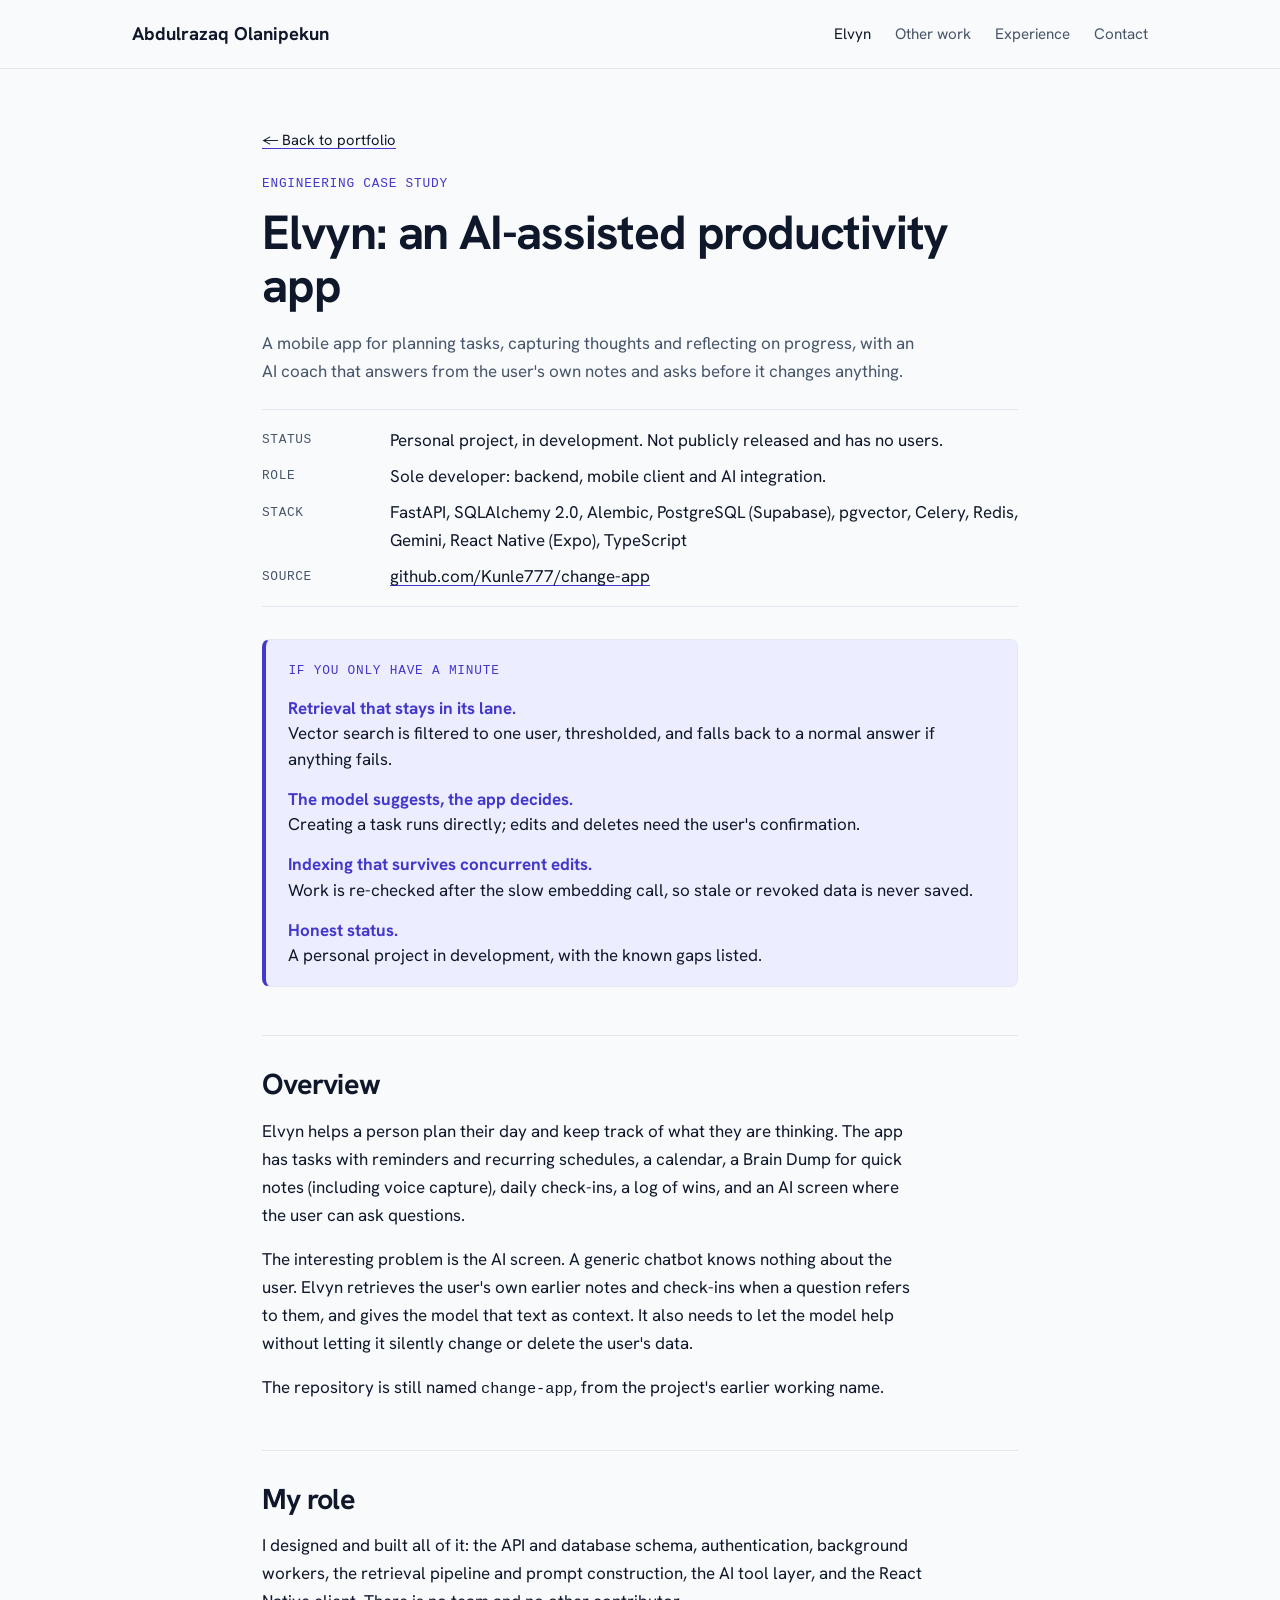
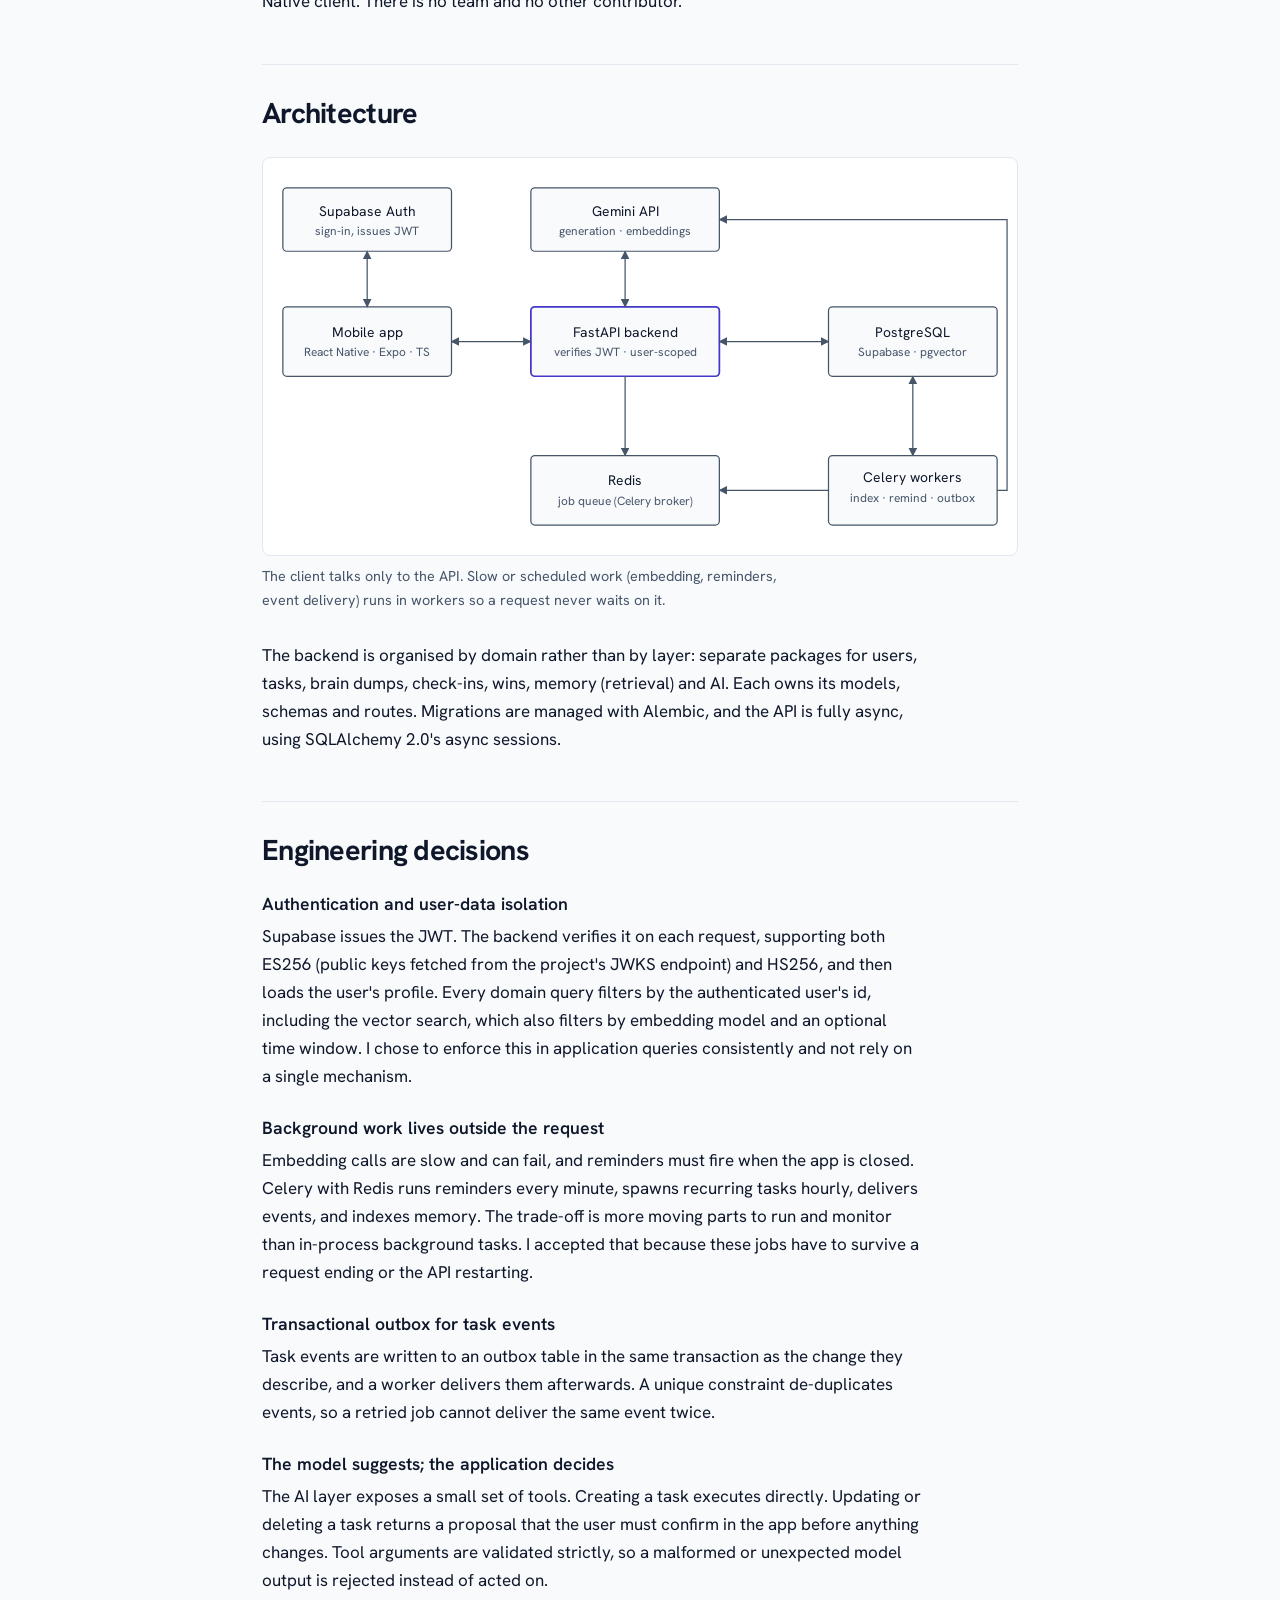
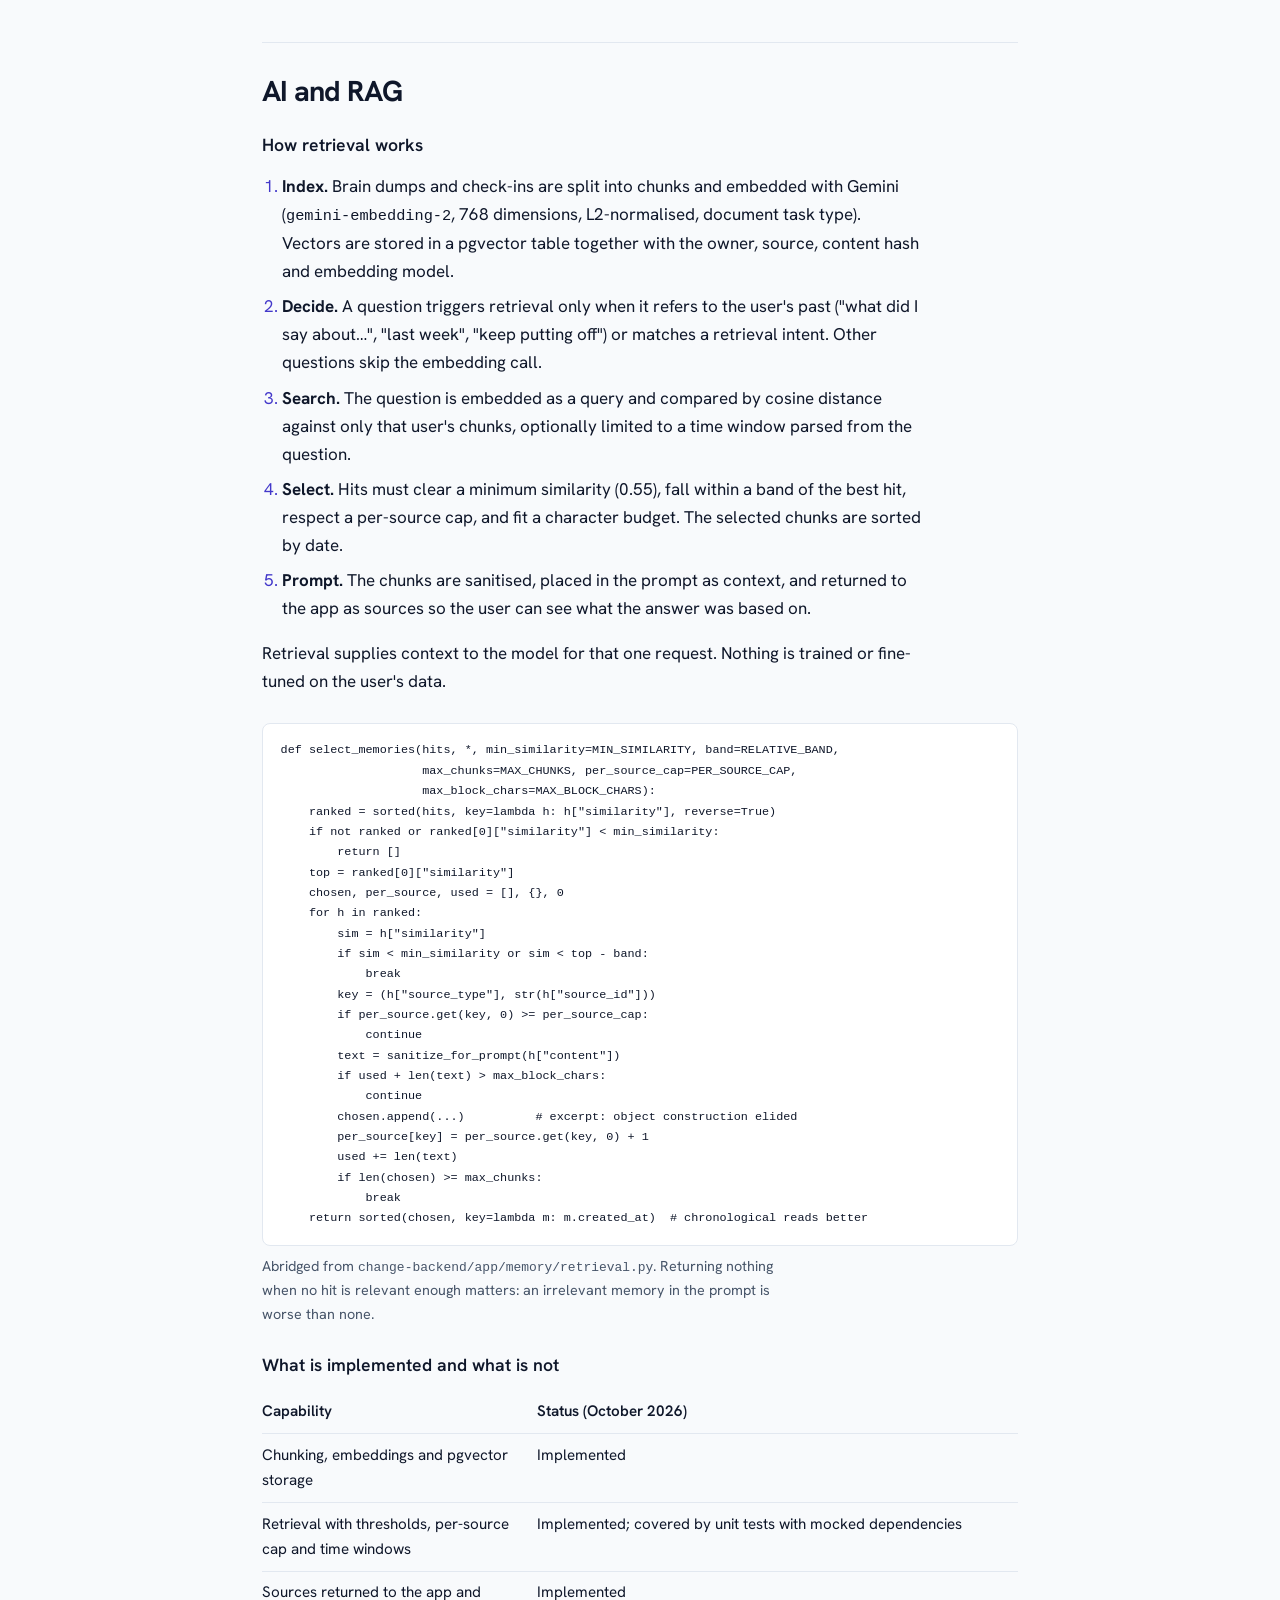
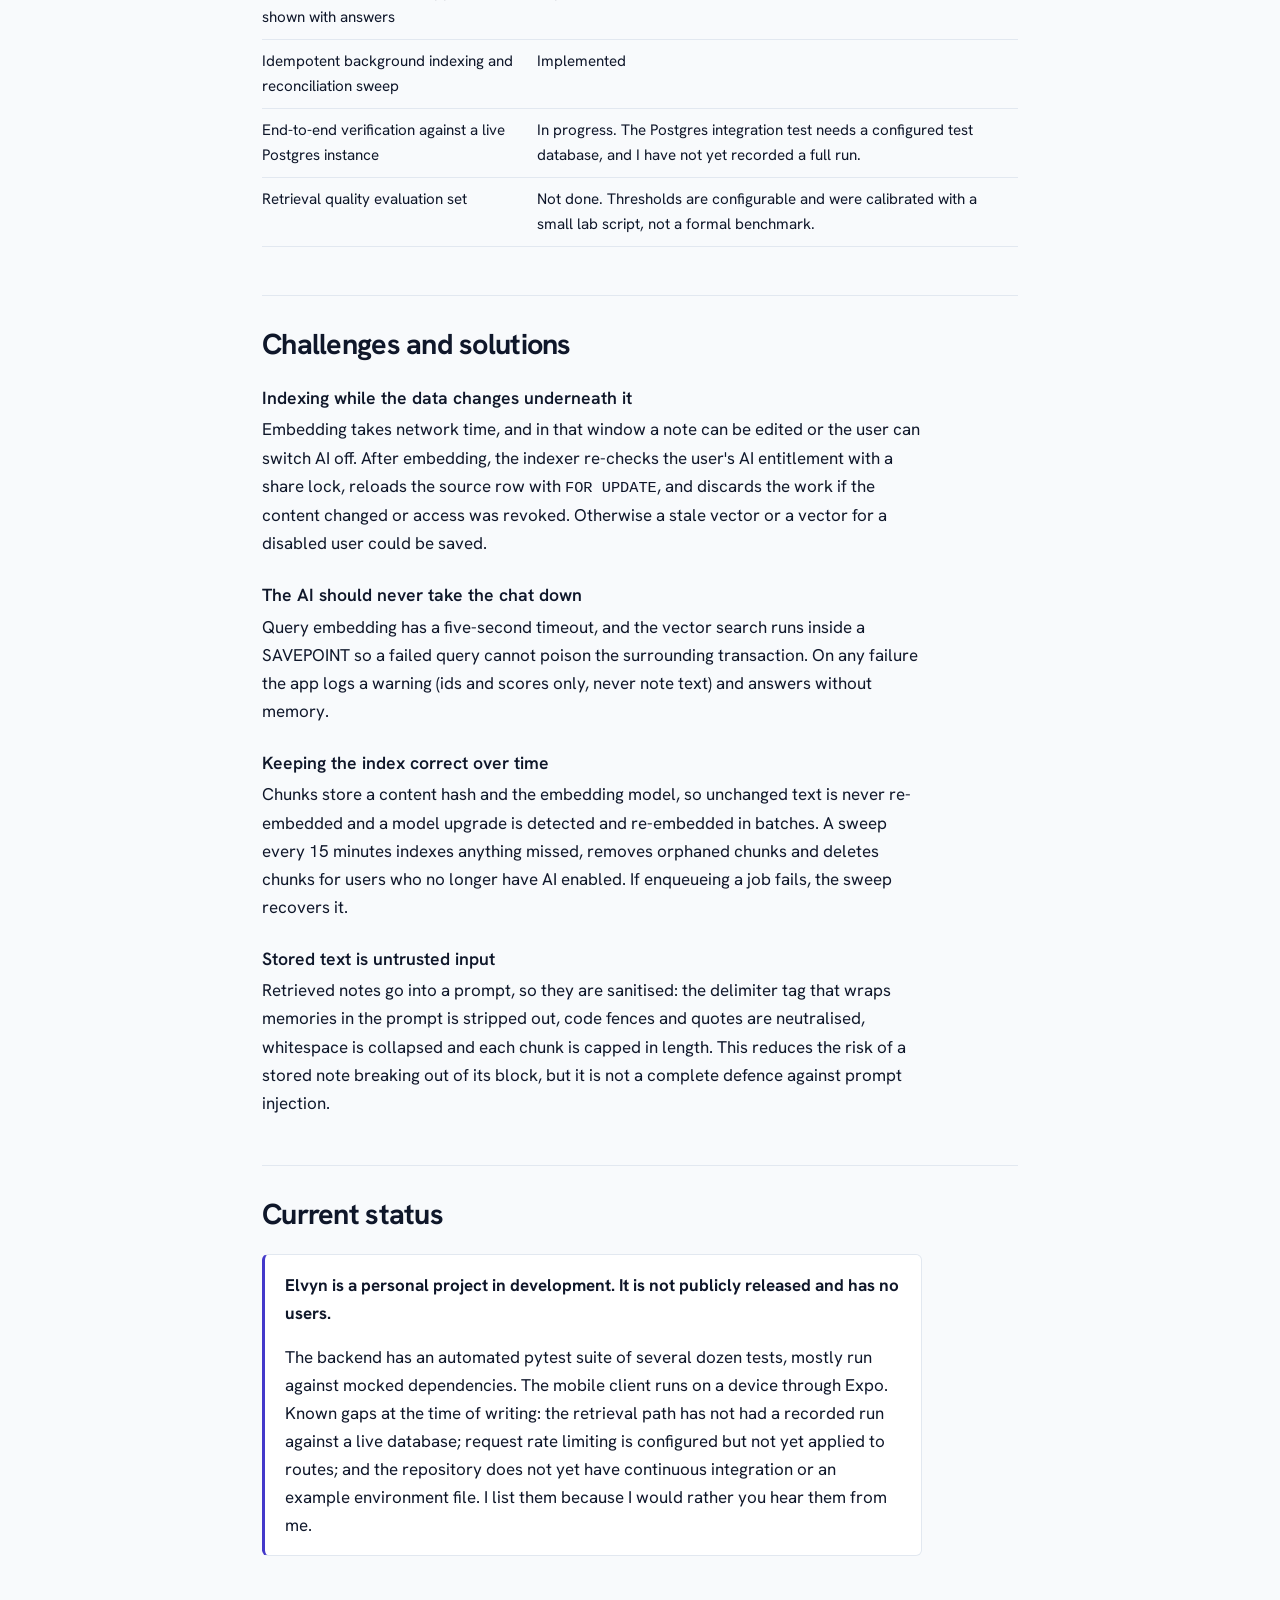
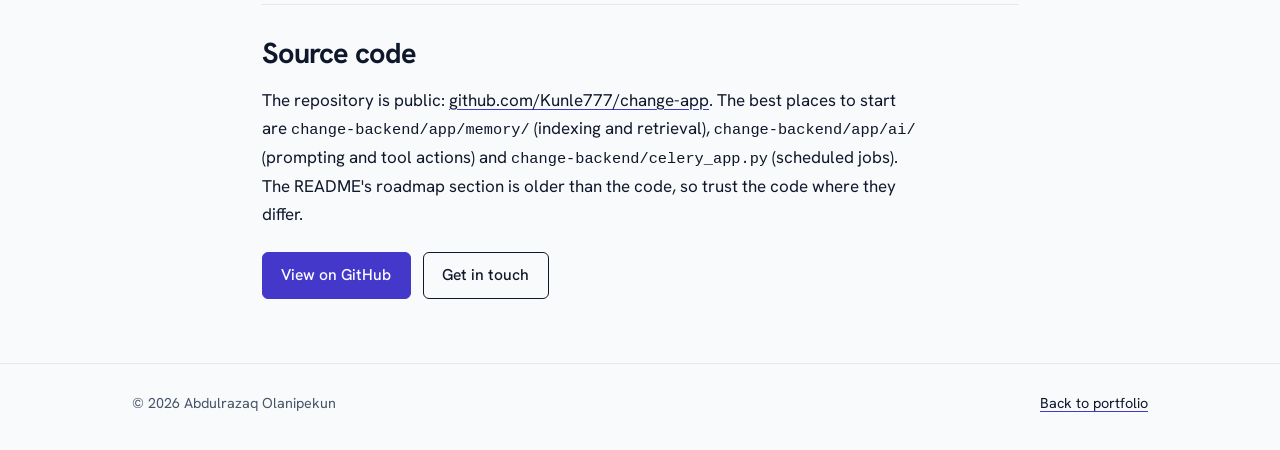
==== elvyn/index.html @ 4cbd293c "Website redesign" ====
<!DOCTYPE html>
<html lang="en">
<head>
  <meta charset="UTF-8" />
  <meta name="viewport" content="width=device-width, initial-scale=1" />
  <title>Elvyn case study — Abdulrazaq Olanipekun</title>
  <meta name="description" content="Engineering case study of Elvyn, an AI-assisted productivity app built with FastAPI, PostgreSQL and pgvector, Celery, and React Native: architecture, retrieval-augmented generation, and current status." />
  <meta name="robots" content="index, follow" />
  <link rel="canonical" href="https://kunle777.github.io/elvyn/" />

  <meta property="og:type" content="article" />
  <meta property="og:title" content="Elvyn case study — Abdulrazaq Olanipekun" />
  <meta property="og:description" content="Architecture, retrieval-augmented generation and engineering decisions behind Elvyn, a FastAPI and React Native app." />
  <meta property="og:url" content="https://kunle777.github.io/elvyn/" />
  <meta property="og:image" content="https://kunle777.github.io/assets/images/og-image.png" />
  <meta name="twitter:card" content="summary_large_image" />

  <meta name="theme-color" content="#f8fafc" media="(prefers-color-scheme: light)" />
  <meta name="theme-color" content="#0e1117" media="(prefers-color-scheme: dark)" />
  <link rel="icon" type="image/x-icon" href="../assets/favicon/favicon.ico" />
  <link rel="icon" type="image/png" sizes="32x32" href="../assets/favicon/favicon-32x32.png" />
  <link rel="apple-touch-icon" sizes="180x180" href="../assets/favicon/apple-touch-icon.png" />

  <link rel="preconnect" href="https://fonts.googleapis.com" />
  <link rel="preconnect" href="https://fonts.gstatic.com" crossorigin />
  <link href="https://fonts.googleapis.com/css2?family=Hanken+Grotesk:wght@400;500;600;700&display=swap" rel="stylesheet" />
  <link rel="stylesheet" href="../css/style.css" />
</head>
<body>
  <a class="skip" href="#main">Skip to content</a>

  <header class="site-header">
    <div class="wrap">
      <a class="brand" href="../">Abdulrazaq Olanipekun</a>
      <nav class="site-nav" aria-label="Primary">
        <ul>
          <li><a href="../#elvyn" aria-current="page">Elvyn</a></li>
          <li><a href="../#work">Other work</a></li>
          <li><a href="../#experience">Experience</a></li>
          <li><a href="../#contact">Contact</a></li>
        </ul>
      </nav>
    </div>
  </header>

  <main id="main" class="article">
    <div class="wrap">
      <a class="back" href="../#elvyn">← Back to portfolio</a>
      <p class="eyebrow">Engineering case study</p>
      <h1>Elvyn: an AI-assisted productivity app</h1>
      <p class="muted">A mobile app for planning tasks, capturing thoughts and reflecting on progress, with an AI coach that answers from the user's own notes and asks before it changes anything.</p>

      <dl class="facts">
        <div><dt>Status</dt><dd>Personal project, in development. Not publicly released and has no users.</dd></div>
        <div><dt>Role</dt><dd>Sole developer: backend, mobile client and AI integration.</dd></div>
        <div><dt>Stack</dt><dd>FastAPI, SQLAlchemy 2.0, Alembic, PostgreSQL (Supabase), pgvector, Celery, Redis, Gemini, React Native (Expo), TypeScript</dd></div>
        <div><dt>Source</dt><dd><a href="https://github.com/Kunle777/change-app" rel="noopener">github.com/Kunle777/change-app</a></dd></div>
      </dl>

      <aside class="glance" aria-labelledby="glance-title">
        <p class="eyebrow" id="glance-title">If you only have a minute</p>
        <ul>
          <li><a href="#ai-rag"><strong>Retrieval that stays in its lane.</strong> Vector search is filtered to one user, thresholded, and falls back to a normal answer if anything fails.</a></li>
          <li><a href="#decisions"><strong>The model suggests, the app decides.</strong> Creating a task runs directly; edits and deletes need the user's confirmation.</a></li>
          <li><a href="#challenges"><strong>Indexing that survives concurrent edits.</strong> Work is re-checked after the slow embedding call, so stale or revoked data is never saved.</a></li>
          <li><a href="#status"><strong>Honest status.</strong> A personal project in development, with the known gaps listed.</a></li>
        </ul>
      </aside>

      <h2 id="overview">Overview</h2>
      <p>Elvyn helps a person plan their day and keep track of what they are thinking. The app has tasks with reminders and recurring schedules, a calendar, a Brain Dump for quick notes (including voice capture), daily check-ins, a log of wins, and an AI screen where the user can ask questions.</p>
      <p>The interesting problem is the AI screen. A generic chatbot knows nothing about the user. Elvyn retrieves the user's own earlier notes and check-ins when a question refers to them, and gives the model that text as context. It also needs to let the model help without letting it silently change or delete the user's data.</p>
      <p>The repository is still named <code>change-app</code>, from the project's earlier working name.</p>

      <h2 id="role">My role</h2>
      <p>I designed and built all of it: the API and database schema, authentication, background workers, the retrieval pipeline and prompt construction, the AI tool layer, and the React Native client. There is no team and no other contributor.</p>

      <h2 id="architecture">Architecture</h2>
      <figure>
        <svg class="diagram diagram-svg" viewBox="0 0 760 400" role="img" aria-labelledby="diagram-title diagram-desc">
          <title id="diagram-title">Elvyn system architecture</title>
          <desc id="diagram-desc">The mobile app signs in with Supabase Auth and calls the FastAPI backend with a JWT. The backend reads and writes PostgreSQL with pgvector and calls Gemini. It enqueues jobs in Redis, which Celery workers consume. Workers read and write PostgreSQL and call Gemini for embeddings.</desc>
          <defs>
            <marker id="arrow" viewBox="0 0 10 10" refX="9" refY="5" markerWidth="7" markerHeight="7" orient="auto-start-reverse">
              <path d="M0,0 L10,5 L0,10 z" class="head" />
            </marker>
          </defs>

          <rect class="box" x="20" y="30" width="170" height="64" rx="4" />
          <text x="105" y="58" text-anchor="middle">Supabase Auth</text>
          <text class="sub" x="105" y="78" text-anchor="middle">sign-in, issues JWT</text>

          <rect class="box" x="20" y="150" width="170" height="70" rx="4" />
          <text x="105" y="180" text-anchor="middle">Mobile app</text>
          <text class="sub" x="105" y="200" text-anchor="middle">React Native · Expo · TS</text>

          <rect class="box-accent" x="270" y="150" width="190" height="70" rx="4" />
          <text x="365" y="180" text-anchor="middle">FastAPI backend</text>
          <text class="sub" x="365" y="200" text-anchor="middle">verifies JWT · user-scoped</text>

          <rect class="box" x="570" y="150" width="170" height="70" rx="4" />
          <text x="655" y="180" text-anchor="middle">PostgreSQL</text>
          <text class="sub" x="655" y="200" text-anchor="middle">Supabase · pgvector</text>

          <rect class="box" x="270" y="30" width="190" height="64" rx="4" />
          <text x="365" y="58" text-anchor="middle">Gemini API</text>
          <text class="sub" x="365" y="78" text-anchor="middle">generation · embeddings</text>

          <rect class="box" x="270" y="300" width="190" height="70" rx="4" />
          <text x="365" y="330" text-anchor="middle">Redis</text>
          <text class="sub" x="365" y="350" text-anchor="middle">job queue (Celery broker)</text>

          <rect class="box" x="570" y="300" width="170" height="70" rx="4" />
          <text x="655" y="327" text-anchor="middle">Celery workers</text>
          <text class="sub" x="655" y="347" text-anchor="middle">index · remind · outbox</text>

          <path class="line" d="M105,94 V150" marker-end="url(#arrow)" marker-start="url(#arrow)" />
          <path class="line" d="M190,185 H270" marker-end="url(#arrow)" marker-start="url(#arrow)" />
          <path class="line" d="M460,185 H570" marker-end="url(#arrow)" marker-start="url(#arrow)" />
          <path class="line" d="M365,150 V94" marker-end="url(#arrow)" marker-start="url(#arrow)" />
          <path class="line" d="M365,220 V300" marker-end="url(#arrow)" />
          <path class="line" d="M570,335 H460" marker-end="url(#arrow)" />
          <path class="line" d="M655,300 V220" marker-end="url(#arrow)" marker-start="url(#arrow)" />
          <path class="line" d="M740,335 H750 V62 H460" marker-end="url(#arrow)" />
        </svg>
        <ol class="flow-list">
          <li><strong>Sign-in.</strong> The mobile app signs in with Supabase Auth and receives a JWT.</li>
          <li><strong>Requests.</strong> The app calls the FastAPI backend with that token. The backend verifies it and scopes every query to that user.</li>
          <li><strong>Data.</strong> FastAPI reads and writes PostgreSQL, which also stores the pgvector embeddings.</li>
          <li><strong>AI.</strong> FastAPI calls Gemini to generate answers and to embed the user's question.</li>
          <li><strong>Background jobs.</strong> FastAPI queues work in Redis. Celery workers pick it up: they embed new notes through Gemini and save the vectors to PostgreSQL, send reminders, and deliver outbox events.</li>
        </ol>
        <figcaption>The client talks only to the API. Slow or scheduled work (embedding, reminders, event delivery) runs in workers so a request never waits on it.</figcaption>
      </figure>
      <p>The backend is organised by domain rather than by layer: separate packages for users, tasks, brain dumps, check-ins, wins, memory (retrieval) and AI. Each owns its models, schemas and routes. Migrations are managed with Alembic, and the API is fully async, using SQLAlchemy 2.0's async sessions.</p>

      <h2 id="decisions">Engineering decisions</h2>

      <h3>Authentication and user-data isolation</h3>
      <p>Supabase issues the JWT. The backend verifies it on each request, supporting both ES256 (public keys fetched from the project's JWKS endpoint) and HS256, and then loads the user's profile. Every domain query filters by the authenticated user's id, including the vector search, which also filters by embedding model and an optional time window. I chose to enforce this in application queries consistently and not rely on a single mechanism.</p>

      <h3>Background work lives outside the request</h3>
      <p>Embedding calls are slow and can fail, and reminders must fire when the app is closed. Celery with Redis runs reminders every minute, spawns recurring tasks hourly, delivers events, and indexes memory. The trade-off is more moving parts to run and monitor than in-process background tasks. I accepted that because these jobs have to survive a request ending or the API restarting.</p>

      <h3>Transactional outbox for task events</h3>
      <p>Task events are written to an outbox table in the same transaction as the change they describe, and a worker delivers them afterwards. A unique constraint de-duplicates events, so a retried job cannot deliver the same event twice.</p>

      <h3>The model suggests; the application decides</h3>
      <p>The AI layer exposes a small set of tools. Creating a task executes directly. Updating or deleting a task returns a proposal that the user must confirm in the app before anything changes. Tool arguments are validated strictly, so a malformed or unexpected model output is rejected instead of acted on.</p>

      <h2 id="ai-rag">AI and RAG</h2>
      <h3>How retrieval works</h3>
      <ol>
        <li><strong>Index.</strong> Brain dumps and check-ins are split into chunks and embedded with Gemini (<code>gemini-embedding-2</code>, 768 dimensions, L2-normalised, document task type). Vectors are stored in a pgvector table together with the owner, source, content hash and embedding model.</li>
        <li><strong>Decide.</strong> A question triggers retrieval only when it refers to the user's past ("what did I say about…", "last week", "keep putting off") or matches a retrieval intent. Other questions skip the embedding call.</li>
        <li><strong>Search.</strong> The question is embedded as a query and compared by cosine distance against only that user's chunks, optionally limited to a time window parsed from the question.</li>
        <li><strong>Select.</strong> Hits must clear a minimum similarity (0.55), fall within a band of the best hit, respect a per-source cap, and fit a character budget. The selected chunks are sorted by date.</li>
        <li><strong>Prompt.</strong> The chunks are sanitised, placed in the prompt as context, and returned to the app as sources so the user can see what the answer was based on.</li>
      </ol>
      <p>Retrieval supplies context to the model for that one request. Nothing is trained or fine-tuned on the user's data.</p>

      <figure>
        <pre><code>def select_memories(hits, *, min_similarity=MIN_SIMILARITY, band=RELATIVE_BAND,
                    max_chunks=MAX_CHUNKS, per_source_cap=PER_SOURCE_CAP,
                    max_block_chars=MAX_BLOCK_CHARS):
    ranked = sorted(hits, key=lambda h: h["similarity"], reverse=True)
    if not ranked or ranked[0]["similarity"] &lt; min_similarity:
        return []
    top = ranked[0]["similarity"]
    chosen, per_source, used = [], {}, 0
    for h in ranked:
        sim = h["similarity"]
        if sim &lt; min_similarity or sim &lt; top - band:
            break
        key = (h["source_type"], str(h["source_id"]))
        if per_source.get(key, 0) &gt;= per_source_cap:
            continue
        text = sanitize_for_prompt(h["content"])
        if used + len(text) &gt; max_block_chars:
            continue
        chosen.append(...)          # excerpt: object construction elided
        per_source[key] = per_source.get(key, 0) + 1
        used += len(text)
        if len(chosen) &gt;= max_chunks:
            break
    return sorted(chosen, key=lambda m: m.created_at)  # chronological reads better</code></pre>
        <figcaption>Abridged from <code>change-backend/app/memory/retrieval.py</code>. Returning nothing when no hit is relevant enough matters: an irrelevant memory in the prompt is worse than none.</figcaption>
      </figure>

      <h3>What is implemented and what is not</h3>
      <div class="table-wrap">
        <table class="compare">
          <thead><tr><th scope="col">Capability</th><th scope="col">Status (October 2026)</th></tr></thead>
          <tbody>
            <tr><td>Chunking, embeddings and pgvector storage</td><td>Implemented</td></tr>
            <tr><td>Retrieval with thresholds, per-source cap and time windows</td><td>Implemented; covered by unit tests with mocked dependencies</td></tr>
            <tr><td>Sources returned to the app and shown with answers</td><td>Implemented</td></tr>
            <tr><td>Idempotent background indexing and reconciliation sweep</td><td>Implemented</td></tr>
            <tr><td>End-to-end verification against a live Postgres instance</td><td>In progress. The Postgres integration test needs a configured test database, and I have not yet recorded a full run.</td></tr>
            <tr><td>Retrieval quality evaluation set</td><td>Not done. Thresholds are configurable and were calibrated with a small lab script, not a formal benchmark.</td></tr>
          </tbody>
        </table>
      </div>

      <h2 id="challenges">Challenges and solutions</h2>
      <h3>Indexing while the data changes underneath it</h3>
      <p>Embedding takes network time, and in that window a note can be edited or the user can switch AI off. After embedding, the indexer re-checks the user's AI entitlement with a share lock, reloads the source row with <code>FOR UPDATE</code>, and discards the work if the content changed or access was revoked. Otherwise a stale vector or a vector for a disabled user could be saved.</p>

      <h3>The AI should never take the chat down</h3>
      <p>Query embedding has a five-second timeout, and the vector search runs inside a SAVEPOINT so a failed query cannot poison the surrounding transaction. On any failure the app logs a warning (ids and scores only, never note text) and answers without memory.</p>

      <h3>Keeping the index correct over time</h3>
      <p>Chunks store a content hash and the embedding model, so unchanged text is never re-embedded and a model upgrade is detected and re-embedded in batches. A sweep every 15 minutes indexes anything missed, removes orphaned chunks and deletes chunks for users who no longer have AI enabled. If enqueueing a job fails, the sweep recovers it.</p>

      <h3>Stored text is untrusted input</h3>
      <p>Retrieved notes go into a prompt, so they are sanitised: the delimiter tag that wraps memories in the prompt is stripped out, code fences and quotes are neutralised, whitespace is collapsed and each chunk is capped in length. This reduces the risk of a stored note breaking out of its block, but it is not a complete defence against prompt injection.</p>

      <h2 id="status">Current status</h2>
      <div class="callout">
        <p><strong>Elvyn is a personal project in development. It is not publicly released and has no users.</strong></p>
        <p>The backend has an automated pytest suite of several dozen tests, mostly run against mocked dependencies. The mobile client runs on a device through Expo. Known gaps at the time of writing: the retrieval path has not had a recorded run against a live database; request rate limiting is configured but not yet applied to routes; and the repository does not yet have continuous integration or an example environment file. I list them because I would rather you hear them from me.</p>
      </div>

      <h2 id="source">Source code</h2>
      <p>The repository is public: <a href="https://github.com/Kunle777/change-app" rel="noopener">github.com/Kunle777/change-app</a>. The best places to start are <code>change-backend/app/memory/</code> (indexing and retrieval), <code>change-backend/app/ai/</code> (prompting and tool actions) and <code>change-backend/celery_app.py</code> (scheduled jobs). The README's roadmap section is older than the code, so trust the code where they differ.</p>
      <p class="actions">
        <a class="btn btn-primary" href="https://github.com/Kunle777/change-app" rel="noopener">View on GitHub</a>
        <a class="btn btn-secondary" href="../#contact">Get in touch</a>
      </p>
    </div>
  </main>

  <footer class="site-footer">
    <div class="wrap">
      <p>© 2026 Abdulrazaq Olanipekun</p>
      <p><a href="../">Back to portfolio</a></p>
    </div>
  </footer>
</body>
</html>
---- css/style.css ----
/* Abdulrazaq Olanipekun — portfolio
   One stylesheet shared by index.html and elvyn/index.html. */


:root {
  --bg: #f8fafc;
  --surface: #ffffff;
  --ink: #0f172a;
  --muted: #475569;
  --rule: #e2e8f0;
  --accent: #4338ca;
  --on-ink: #f8fafc;
  --focus: #4338ca;
  --tint: #eef2f7;
  --tint-accent: #eceeff;

  --display: "Hanken Grotesk", system-ui, -apple-system, "Segoe UI", Roboto, Arial, sans-serif;
  --sans: "Hanken Grotesk", system-ui, -apple-system, "Segoe UI", Roboto, Arial, sans-serif;
  --mono: ui-monospace, "SFMono-Regular", Menlo, Consolas, monospace;

  --measure: 66ch;
  --wrap: 1080px;
  --gutter: clamp(1rem, 4vw, 2rem);
}

@media (prefers-color-scheme: dark) {
  :root:not([data-theme="light"]) {
    --bg: #0e1117;
    --surface: #151a23;
    --ink: #e8eaf0;
    --muted: #9aa3b2;
    --rule: #262c38;
    --accent: #9aa1ff;
    --on-ink: #0e1117;
    --focus: #9aa1ff;
    --tint: #121721;
    --tint-accent: #171a2e;
  }
}

*, *::before, *::after { box-sizing: border-box; }

html {
  scroll-behavior: smooth;
  -webkit-text-size-adjust: 100%;
}

body {
  margin: 0;
  background: var(--bg);
  color: var(--ink);
  font-family: var(--sans);
  font-size: 1.0625rem;
  line-height: 1.65;
  font-feature-settings: "ss01" 0;
  -webkit-font-smoothing: antialiased;
}

img { max-width: 100%; height: auto; display: block; }

a {
  color: var(--ink);
  text-decoration-color: var(--accent);
  text-decoration-thickness: 1px;
  text-underline-offset: 0.2em;
}
a:hover { color: var(--accent); }

:focus-visible {
  outline: 2px solid var(--focus);
  outline-offset: 3px;
  border-radius: 2px;
}

.wrap {
  max-width: var(--wrap);
  margin: 0 auto;
  padding: 0 var(--gutter);
}

.skip {
  position: absolute;
  left: var(--gutter);
  top: -4rem;
  background: var(--ink);
  color: var(--on-ink);
  padding: 0.6rem 1rem;
  z-index: 10;
}
.skip:focus { top: 0.75rem; color: var(--on-ink); }

/* ---------- Header ---------- */
.site-header {
  border-bottom: 1px solid var(--rule);
}
.site-header .wrap {
  display: flex;
  flex-wrap: wrap;
  align-items: center;
  justify-content: space-between;
  gap: 0.5rem 1.5rem;
  padding-top: 1rem;
  padding-bottom: 1rem;
}
.brand {
  font-family: var(--display);
  font-weight: 700;
  font-size: 1.15rem;
  text-decoration: none;
}
.site-nav ul {
  display: flex;
  flex-wrap: wrap;
  gap: 0.25rem 1.5rem;
  list-style: none;
  margin: 0;
  padding: 0;
  font-size: 0.95rem;
}
.site-nav a { text-decoration: none; color: var(--muted); padding: 0.35rem 0; display: inline-block; }
.site-nav a:hover, .site-nav a[aria-current="page"] { color: var(--ink); }

/* ---------- Type ---------- */
h1, h2, h3 {
  font-family: var(--display);
  font-weight: 700;
  line-height: 1.12;
  letter-spacing: -0.025em;
  margin: 0;
}
h1 { font-size: clamp(2.4rem, 6vw, 3.9rem); }
h2 { font-size: clamp(1.7rem, 3.4vw, 2.3rem); }
h3 { font-size: 1.3rem; }

p { margin: 0 0 1rem; max-width: var(--measure); }

.eyebrow {
  font-family: var(--mono);
  font-size: 0.8rem;
  letter-spacing: 0.06em;
  text-transform: uppercase;
  color: var(--accent);
  margin: 0 0 0.75rem;
}
.muted { color: var(--muted); }
.mono { font-family: var(--mono); font-size: 0.85rem; }

/* ---------- Hero ---------- */
.hero { padding: clamp(2.5rem, 7vw, 5rem) 0 clamp(2.5rem, 6vw, 4rem); }
.hero-grid {
  display: grid;
  grid-template-columns: 1fr;
  gap: 2rem;
  align-items: center;
}
.hero .role {
  font-family: var(--display);
  font-size: clamp(1.2rem, 2.6vw, 1.6rem);
  color: var(--accent);
  margin: 0.75rem 0 1.25rem;
}
.hero .lede { font-size: 1.15rem; color: var(--ink); }
.hero .portrait {
  width: min(240px, 60vw);
  aspect-ratio: 1;
  object-fit: cover;
  border-radius: 8px;
  border: 1px solid var(--rule);
}
.availability {
  font-family: var(--mono);
  font-size: 0.82rem;
  color: var(--muted);
  margin: 1.5rem 0 0;
  padding-left: 0.9rem;
  border-left: 2px solid var(--accent);
  max-width: none;
}
.actions { display: flex; flex-wrap: wrap; gap: 0.75rem; margin: 1.5rem 0 1rem; }
.btn {
  display: inline-block;
  padding: 0.7rem 1.15rem;
  border: 1px solid var(--ink);
  border-radius: 6px;
  font-weight: 500;
  font-size: 0.98rem;
  text-decoration: none;
  line-height: 1.2;
}
.btn-primary { background: var(--accent); border-color: var(--accent); color: #fff; }
.btn-primary:hover { background: var(--ink); border-color: var(--ink); color: var(--on-ink); }
.btn-secondary { background: transparent; color: var(--ink); }
.btn-secondary:hover { border-color: var(--accent); color: var(--accent); background: transparent; }
.social { display: flex; gap: 1.25rem; font-size: 0.95rem; margin: 0; }

@media (min-width: 760px) {
  .hero-grid { grid-template-columns: 1fr 240px; gap: 3.5rem; }
}

/* ---------- Sections ---------- */
section { padding: clamp(2.5rem, 6vw, 4.25rem) 0; border-top: 1px solid var(--rule); }
.section-head { margin-bottom: 2rem; }
.section-head p { color: var(--muted); margin-top: 0.75rem; }

/* Section bands */
#elvyn { background: var(--tint-accent); }
#skills, #about { background: var(--tint); }

/* ---------- Flagship ---------- */
.flagship {
  display: grid;
  gap: 2rem;
  grid-template-columns: 1fr;
}
.logo-frame {
  background: #f6f8fb;
  border: 1px solid var(--rule);
  border-radius: 8px;
  padding: 1.25rem;
  display: flex;
  align-items: center;
  justify-content: center;
}
.logo-frame img { width: min(100%, 360px); }
.status {
  display: inline-block;
  font-family: var(--mono);
  font-size: 0.78rem;
  letter-spacing: 0.03em;
  border: 1px solid var(--rule);
  border-radius: 999px;
  padding: 0.15rem 0.7rem;
  color: var(--muted);
  margin-bottom: 0.9rem;
}
.flagship h3 { font-size: clamp(1.4rem, 3vw, 1.8rem); margin-bottom: 0.75rem; }
.points { margin: 1.25rem 0; padding-left: 1.1rem; max-width: var(--measure); }
.points li { margin-bottom: 0.6rem; padding-left: 0.2rem; }
.points li::marker { color: var(--accent); }
.stack { font-family: var(--mono); font-size: 0.82rem; color: var(--muted); max-width: var(--measure); }

@media (min-width: 860px) {
  .flagship { grid-template-columns: 340px 1fr; gap: 3rem; align-items: start; }
}

/* ---------- Secondary work ---------- */
.work-grid { display: grid; gap: 2.5rem; grid-template-columns: 1fr; }
.work-item { border-top: 1px solid var(--rule); padding-top: 1.25rem; }
.work-item img { border: 1px solid var(--rule); border-radius: 8px; margin-bottom: 1.1rem; }
.work-item h3 { margin-bottom: 0.5rem; }
.work-item .links { margin-top: 0.75rem; font-size: 0.95rem; }
.more { margin-top: 2rem; color: var(--muted); }
@media (min-width: 860px) { .work-grid { grid-template-columns: 1fr 1fr; gap: 3rem; } }

/* ---------- Skills ---------- */
.skills { display: grid; gap: 0; margin: 0; }
.skills div { display: grid; gap: 0.15rem 2rem; grid-template-columns: 1fr; padding: 0.9rem 0; border-top: 1px solid var(--rule); }
.skills div:first-child { border-top: 0; padding-top: 0; }
.skills dt { font-weight: 600; }
.skills dd { margin: 0; color: var(--muted); }
@media (min-width: 760px) { .skills div { grid-template-columns: 220px 1fr; } }

/* ---------- Experience ---------- */
.role-list { list-style: none; margin: 0; padding: 0; }
.role-list > li { padding: 1.4rem 0; border-top: 1px solid var(--rule); display: grid; gap: 0.35rem 2rem; grid-template-columns: 1fr; }
.role-list > li:first-child { border-top: 0; padding-top: 0; }
.role-list .when { font-family: var(--mono); font-size: 0.82rem; color: var(--muted); }
.role-list h3 { font-size: 1.15rem; font-family: var(--sans); font-weight: 600; letter-spacing: 0; }
.role-list ul { margin: 0.5rem 0 0; padding-left: 1.1rem; color: var(--ink); max-width: var(--measure); }
.role-list ul li { margin-bottom: 0.35rem; }
.role-list ul li::marker { color: var(--accent); }
.role-list .note { color: var(--muted); font-size: 0.95rem; margin: 0.15rem 0 0; }
@media (min-width: 760px) { .role-list > li { grid-template-columns: 220px 1fr; } }

/* ---------- About / contact ---------- */
.two-col { display: grid; gap: 2rem; grid-template-columns: 1fr; }
@media (min-width: 860px) { .two-col { grid-template-columns: 1.4fr 1fr; gap: 4rem; } }
.plain-list { list-style: none; padding: 0; margin: 0; }
.plain-list li { padding: 0.35rem 0; }
.contact-list { list-style: none; padding: 0; margin: 1.25rem 0 0; display: grid; gap: 0.5rem; }
.contact-list span { display: inline-block; min-width: 5.5rem; color: var(--muted); font-size: 0.9rem; }

/* ---------- Footer ---------- */
.site-footer { border-top: 1px solid var(--rule); padding: 1.75rem 0 2.5rem; color: var(--muted); font-size: 0.9rem; }
.site-footer .wrap { display: flex; flex-wrap: wrap; justify-content: space-between; gap: 0.5rem 2rem; }
.site-footer p { margin: 0; max-width: none; }

/* ---------- Case study ---------- */
.article { padding: clamp(2rem, 5vw, 3.5rem) 0 3rem; }
.article .wrap { max-width: 820px; }
.article h1 { font-size: clamp(2rem, 5vw, 3rem); margin-bottom: 1rem; }
.article h2 { font-size: clamp(1.4rem, 3vw, 1.8rem); margin: 3rem 0 1rem; padding-top: 2rem; border-top: 1px solid var(--rule); }
.article h3 { font-size: 1.1rem; font-family: var(--sans); font-weight: 600; margin: 1.75rem 0 0.5rem; letter-spacing: 0; }
.article ul, .article ol { max-width: var(--measure); padding-left: 1.25rem; }
.article li { margin-bottom: 0.45rem; }
.article li::marker { color: var(--accent); }
.back { font-size: 0.92rem; display: inline-block; margin-bottom: 1.25rem; }
.facts { display: grid; grid-template-columns: 1fr; gap: 0.5rem 2rem; margin: 1.5rem 0 0; padding: 1rem 0; border-top: 1px solid var(--rule); border-bottom: 1px solid var(--rule); }
.facts div { display: grid; grid-template-columns: 7rem 1fr; gap: 1rem; }
.facts dt { font-family: var(--mono); font-size: 0.8rem; color: var(--muted); text-transform: uppercase; letter-spacing: 0.05em; padding-top: 0.2rem; }
.facts dd { margin: 0; }
.callout {
  background: var(--surface);
  border: 1px solid var(--rule);
  border-left: 3px solid var(--accent);
  border-radius: 6px;
  padding: 1rem 1.25rem;
  margin: 1.5rem 0;
  max-width: var(--measure);
}
.callout p:last-child { margin-bottom: 0; }
figure { margin: 1.75rem 0; }
figcaption { font-size: 0.9rem; color: var(--muted); margin-top: 0.6rem; max-width: var(--measure); }
.diagram { width: 100%; height: auto; background: var(--surface); border: 1px solid var(--rule); border-radius: 8px; }
.diagram text { font-family: var(--sans); fill: var(--ink); font-size: 14px; }
.diagram .sub { fill: var(--muted); font-size: 12px; }
.diagram .box { fill: var(--bg); stroke: var(--muted); stroke-width: 1.25; }
.diagram .box-accent { fill: var(--bg); stroke: var(--accent); stroke-width: 1.75; }
.diagram .line { stroke: var(--muted); stroke-width: 1.25; fill: none; }
.diagram .head { fill: var(--muted); }
pre {
  background: var(--surface);
  border: 1px solid var(--rule);
  border-radius: 8px;
  padding: 1rem 1.1rem;
  overflow-x: auto;
  font-family: var(--mono);
  font-size: 0.82rem;
  line-height: 1.55;
  margin: 0;
}
code { font-family: var(--mono); font-size: 0.9em; }
.table-wrap { overflow-x: auto; margin: 1rem 0; }
table.compare { border-collapse: collapse; width: 100%; font-size: 0.95rem; min-width: 520px; }
table.compare th, table.compare td { text-align: left; padding: 0.55rem 0.75rem 0.55rem 0; border-bottom: 1px solid var(--rule); vertical-align: top; }
table.compare th { font-weight: 600; }

/* ---------- Motion ---------- */
a, .btn { transition: color 0.15s ease, background-color 0.15s ease, border-color 0.15s ease; }
@media (prefers-reduced-motion: reduce) {
  html { scroll-behavior: auto; }
  *, *::before, *::after { transition: none !important; animation: none !important; }
}

@media print {
  .site-header, .skip, .actions { display: none; }
  body { background: #fff; color: #000; }
}


/* ---------- Case study: summary and responsive diagram ---------- */
.glance {
  background: var(--tint-accent);
  border: 1px solid var(--rule);
  border-left: 4px solid var(--accent);
  border-radius: 8px;
  padding: 1.25rem 1.4rem 1.1rem;
  margin: 2rem 0 0;
}
.glance .eyebrow { margin-bottom: 0.9rem; }
.glance ul { list-style: none; margin: 0; padding: 0; max-width: none; display: grid; gap: 0.9rem; }
.glance li { margin: 0; }
.glance a { display: block; text-decoration: none; color: var(--ink); line-height: 1.5; }
.glance a strong { color: var(--accent); display: block; }
.glance a:hover strong { text-decoration: underline; }

.flow-list { display: none; margin: 0; padding-left: 1.25rem; }
.flow-list li { margin-bottom: 0.7rem; }
.diagram-svg { display: block; }
@media (max-width: 719px) {
  .diagram-svg { display: none; }
  .flow-list { display: block; }
  .glance { padding: 1.1rem 1.1rem 1rem; }
  .facts div { grid-template-columns: 1fr; gap: 0.1rem; }
  .site-nav a { padding: 0.55rem 0; }
  .btn { padding: 0.85rem 1.1rem; }
  .actions .btn { flex: 1 1 auto; text-align: center; }
  .article h2 { margin-top: 2.25rem; padding-top: 1.5rem; }
}
.btn { padding: 0.8rem 1.15rem; }
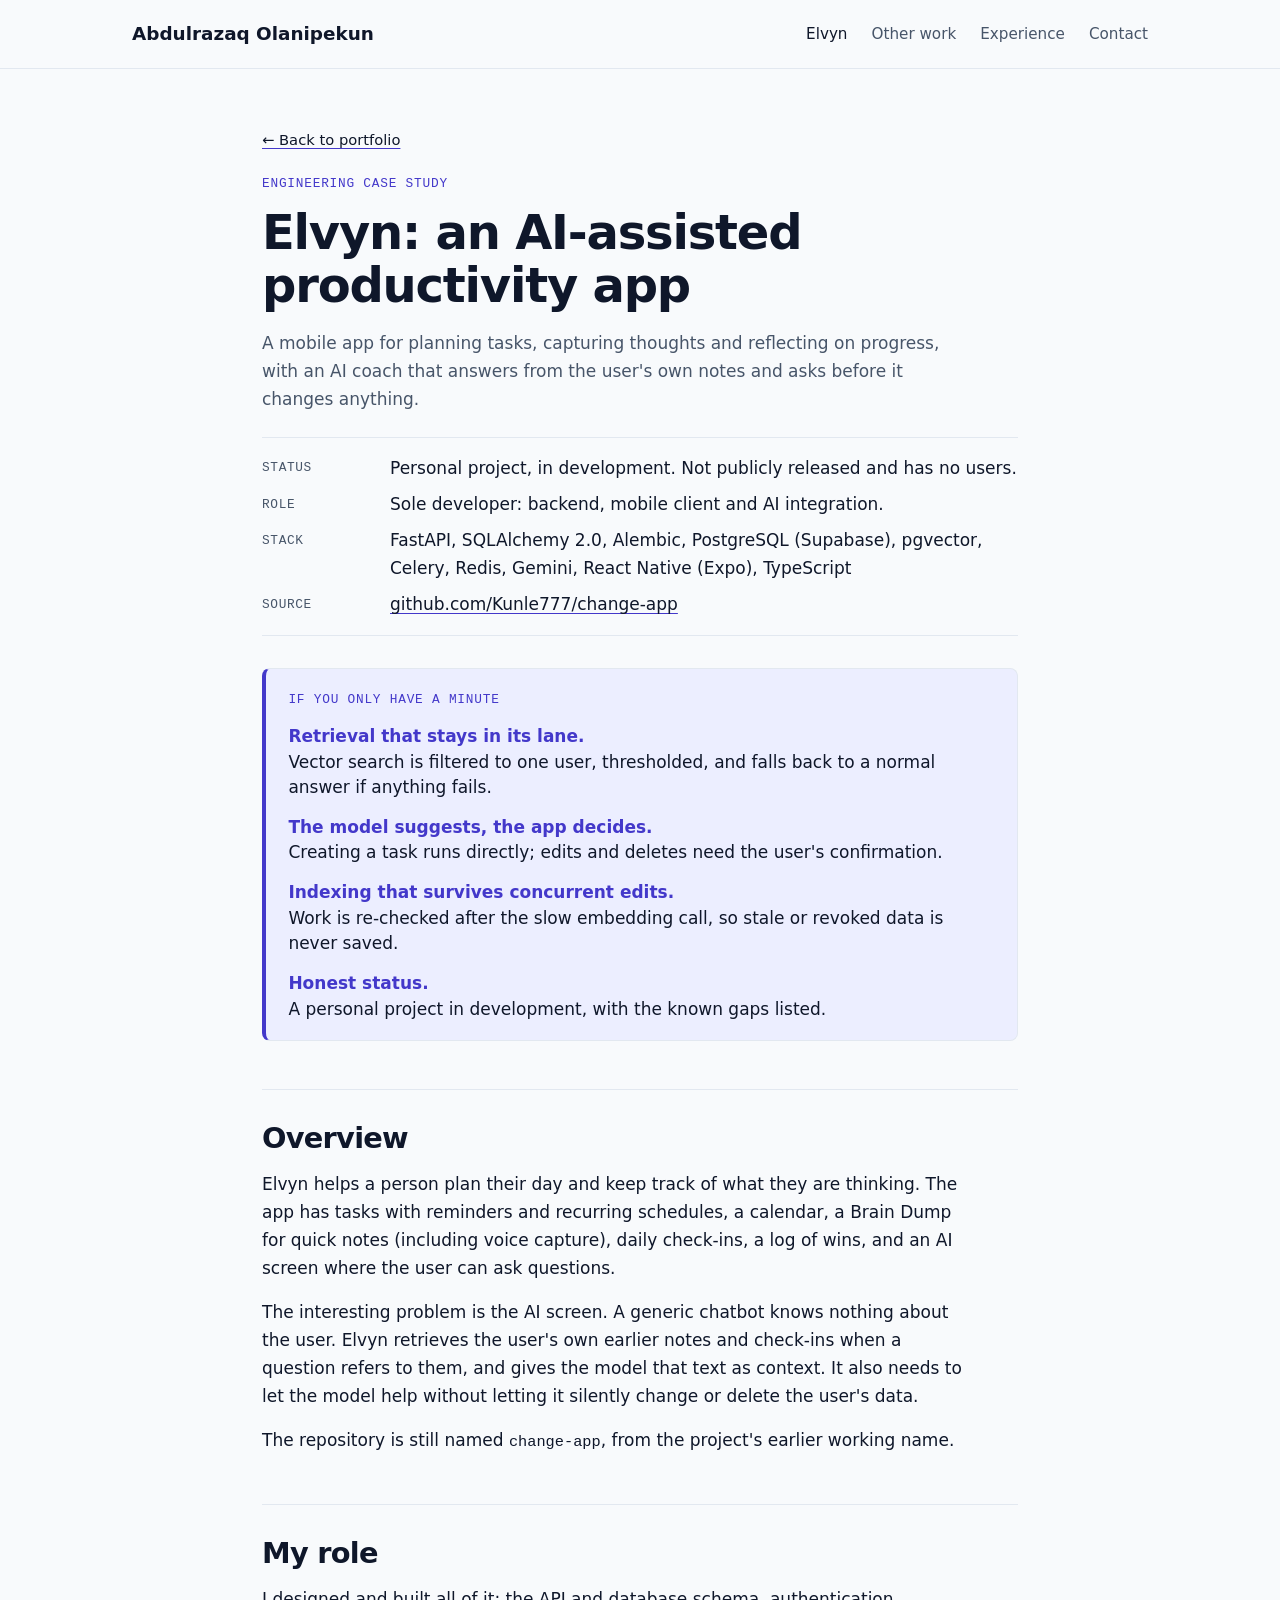
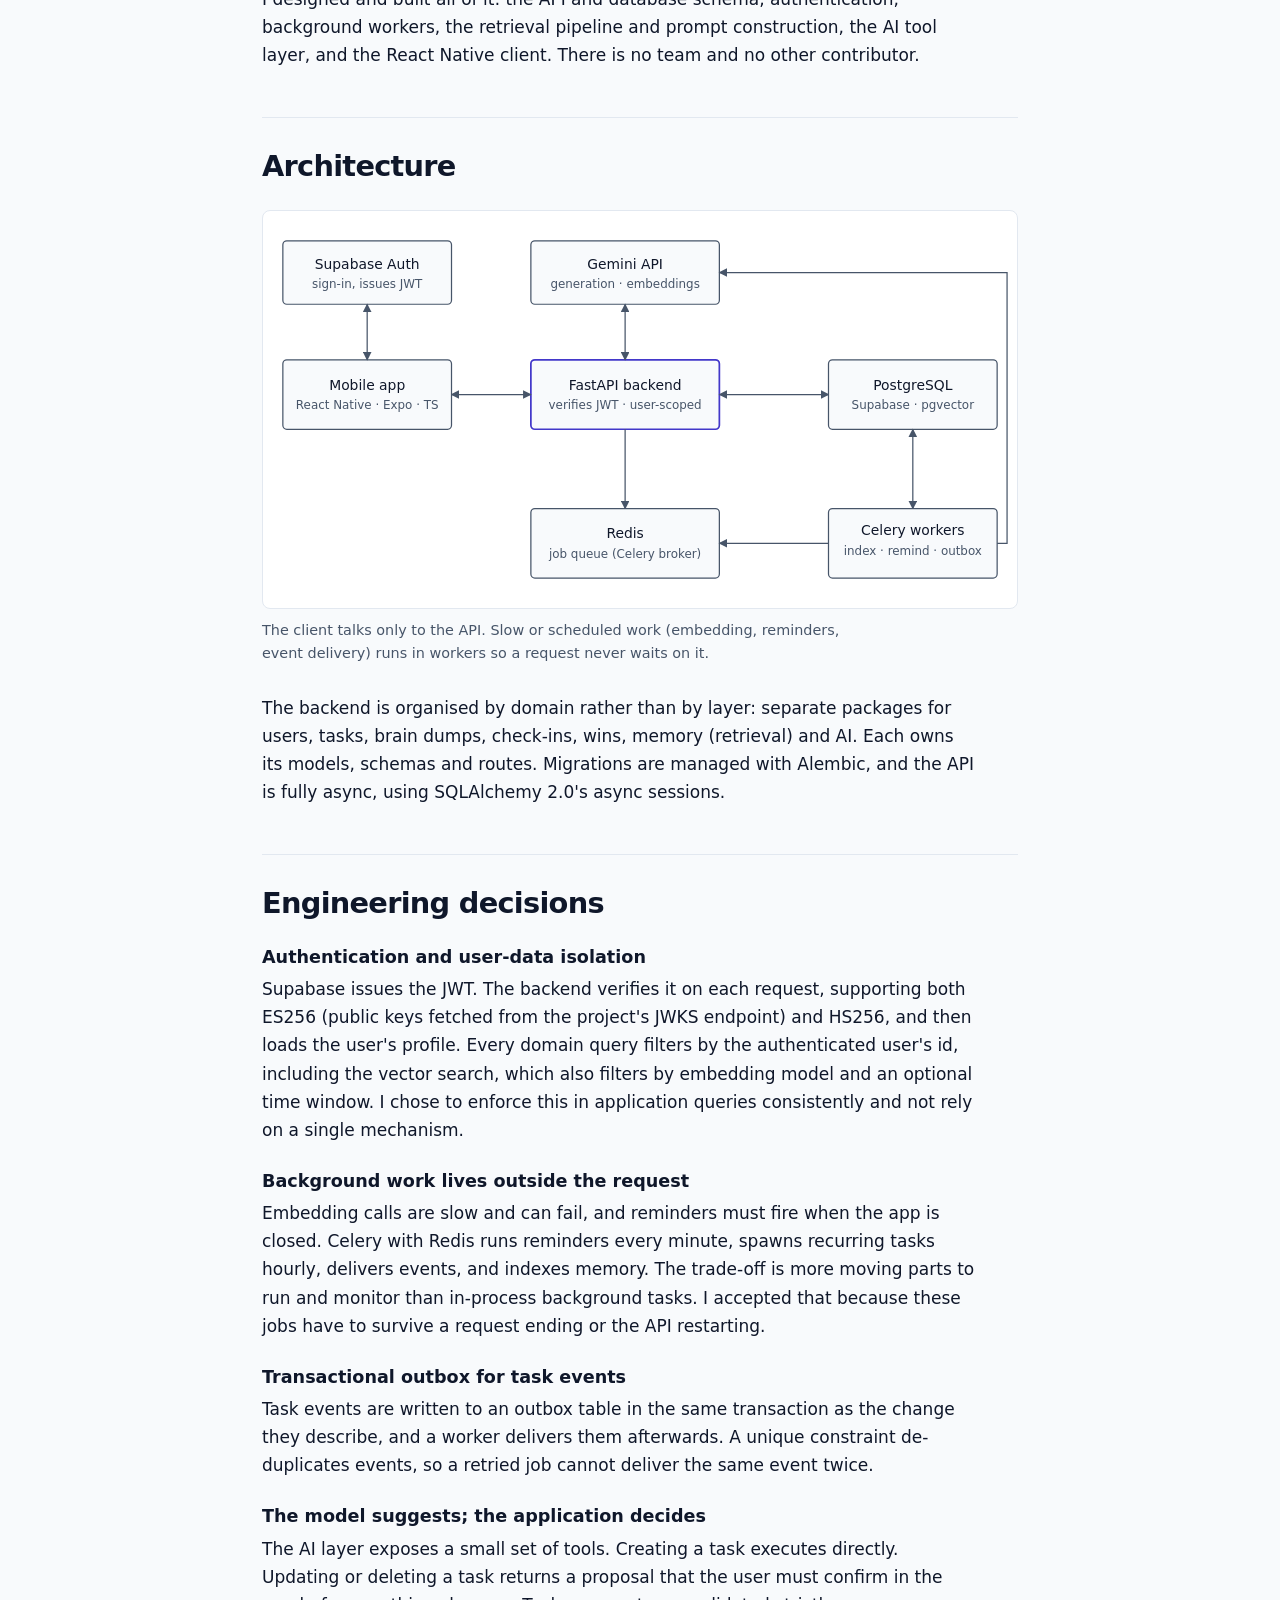
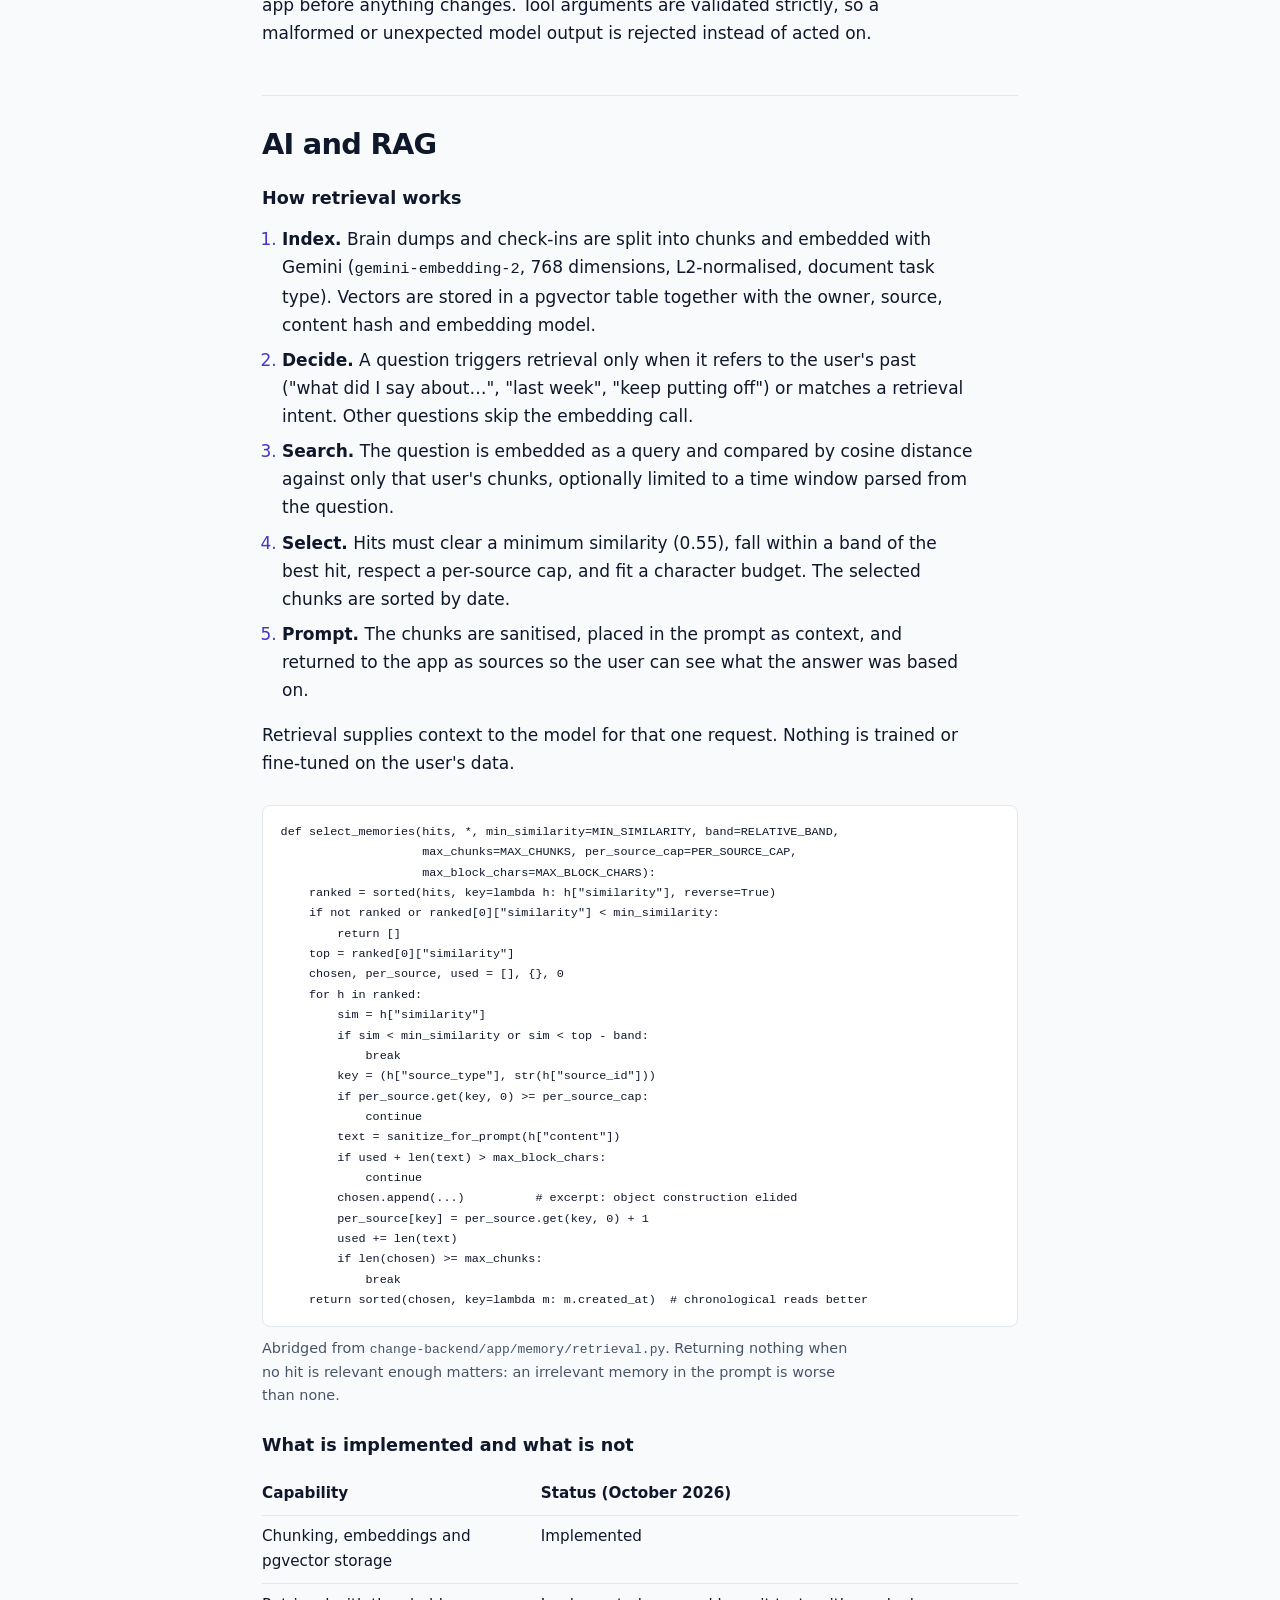
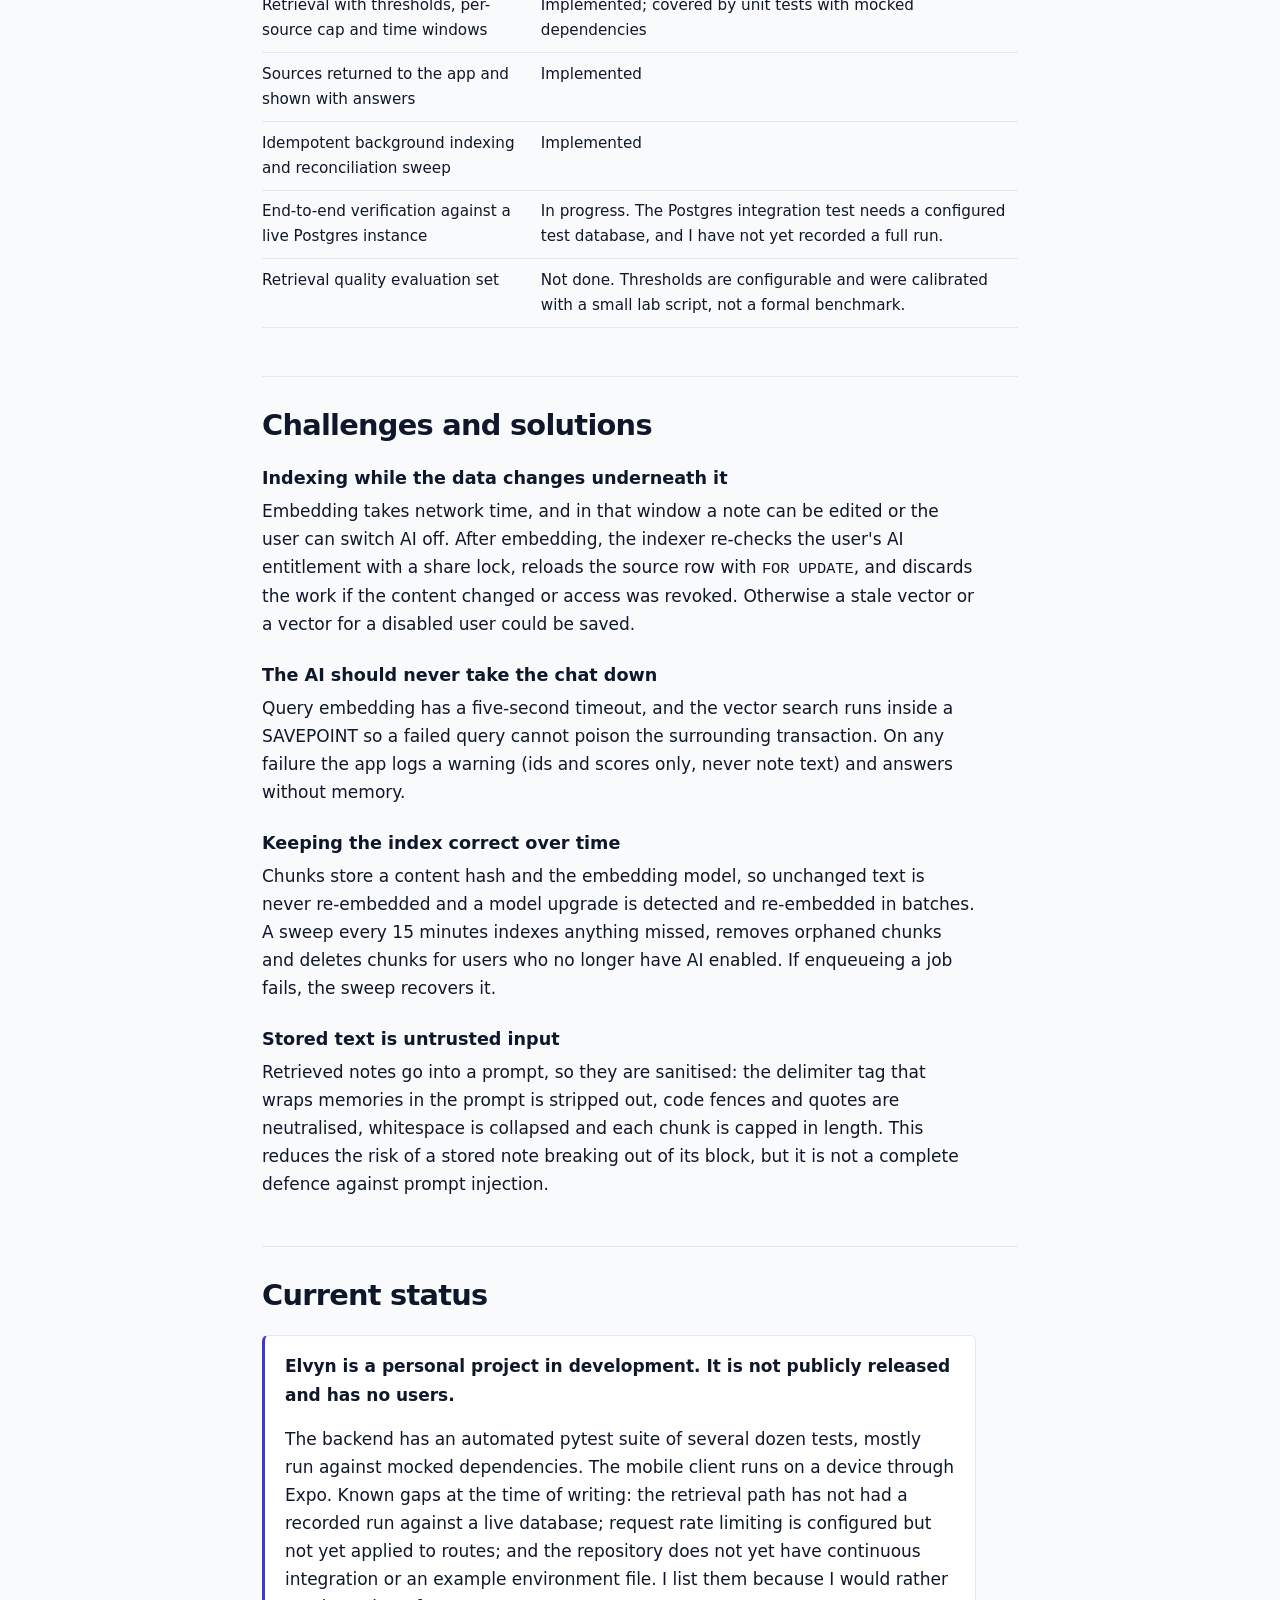
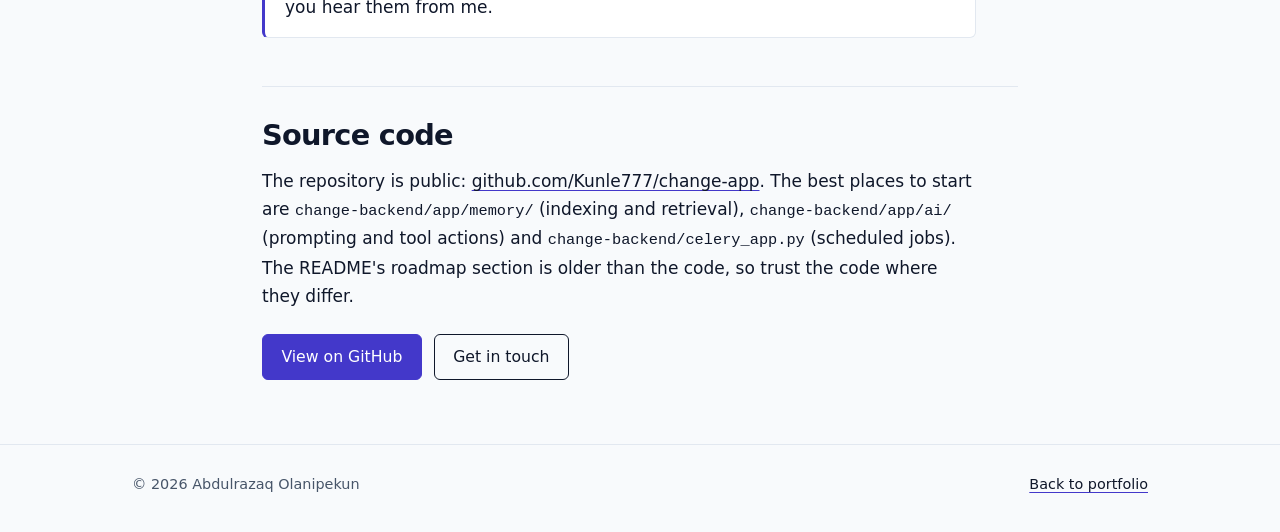
==== commit 40284a31: "Site load faster" ====
--- a/elvyn/index.html
+++ b/elvyn/index.html
@@ -21,9 +21,6 @@
   <link rel="icon" type="image/png" sizes="32x32" href="../assets/favicon/favicon-32x32.png" />
   <link rel="apple-touch-icon" sizes="180x180" href="../assets/favicon/apple-touch-icon.png" />
 
-  <link rel="preconnect" href="https://fonts.googleapis.com" />
-  <link rel="preconnect" href="https://fonts.gstatic.com" crossorigin />
-  <link href="https://fonts.googleapis.com/css2?family=Hanken+Grotesk:wght@400;500;600;700&display=swap" rel="stylesheet" />
   <link rel="stylesheet" href="../css/style.css" />
 </head>
 <body>
--- a/css/style.css
+++ b/css/style.css
@@ -14,8 +14,8 @@
   --tint: #eef2f7;
   --tint-accent: #eceeff;
 
-  --display: "Hanken Grotesk", system-ui, -apple-system, "Segoe UI", Roboto, Arial, sans-serif;
-  --sans: "Hanken Grotesk", system-ui, -apple-system, "Segoe UI", Roboto, Arial, sans-serif;
+  --display: system-ui, -apple-system, "Segoe UI", Roboto, Arial, sans-serif;
+  --sans: system-ui, -apple-system, "Segoe UI", Roboto, Arial, sans-serif;
   --mono: ui-monospace, "SFMono-Regular", Menlo, Consolas, monospace;
 
   --measure: 66ch;
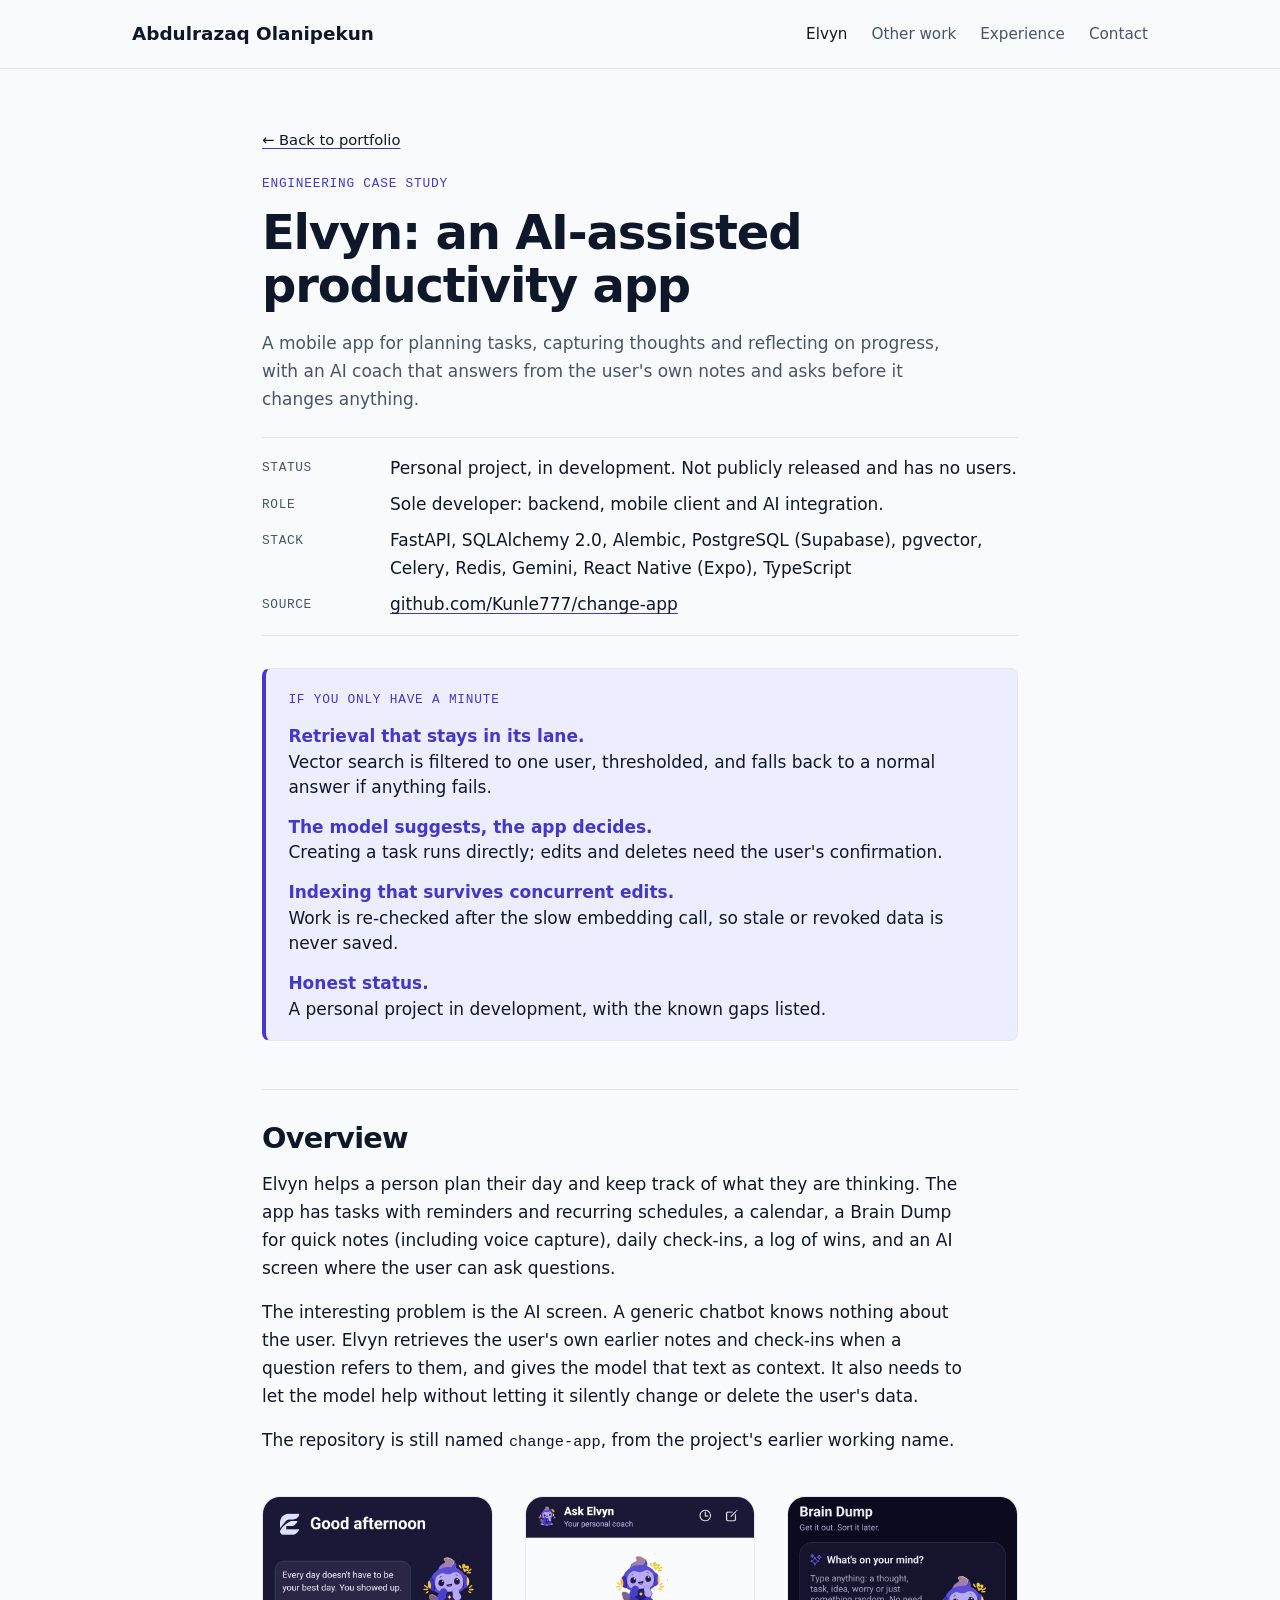
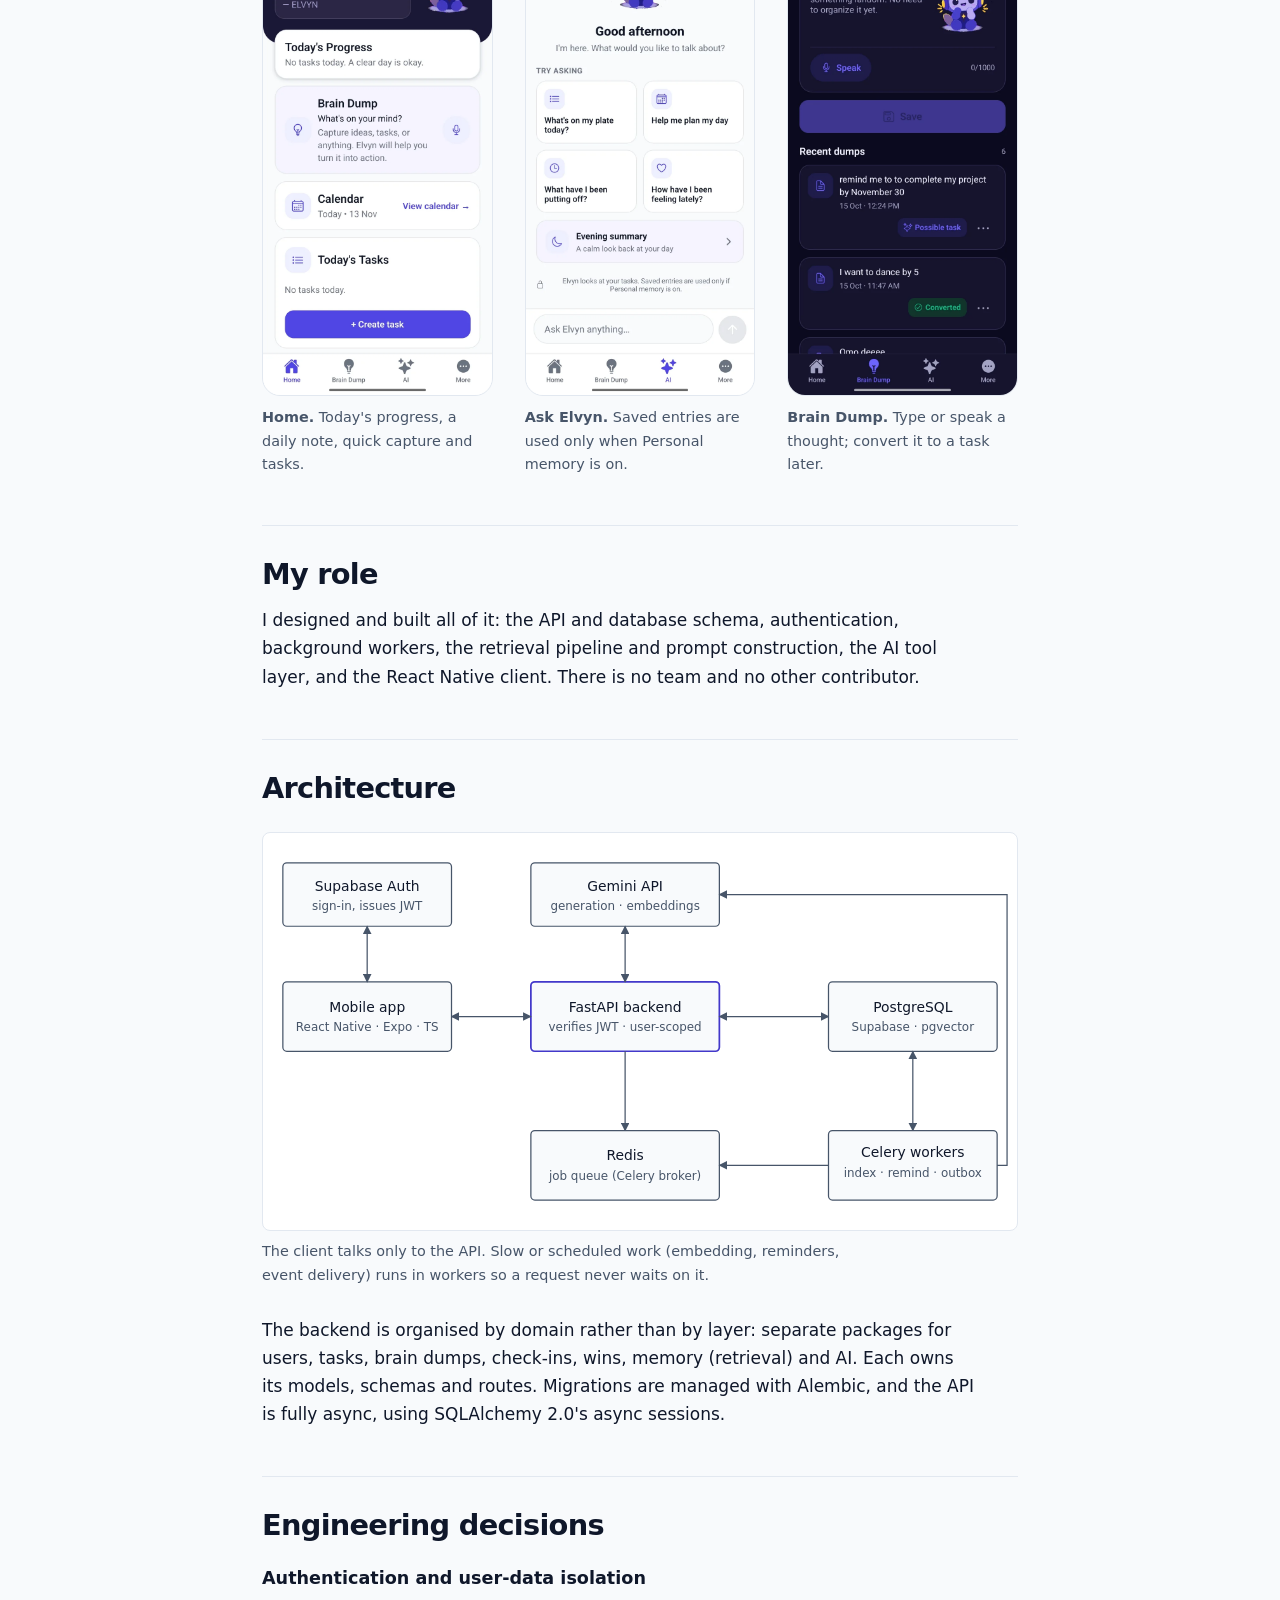
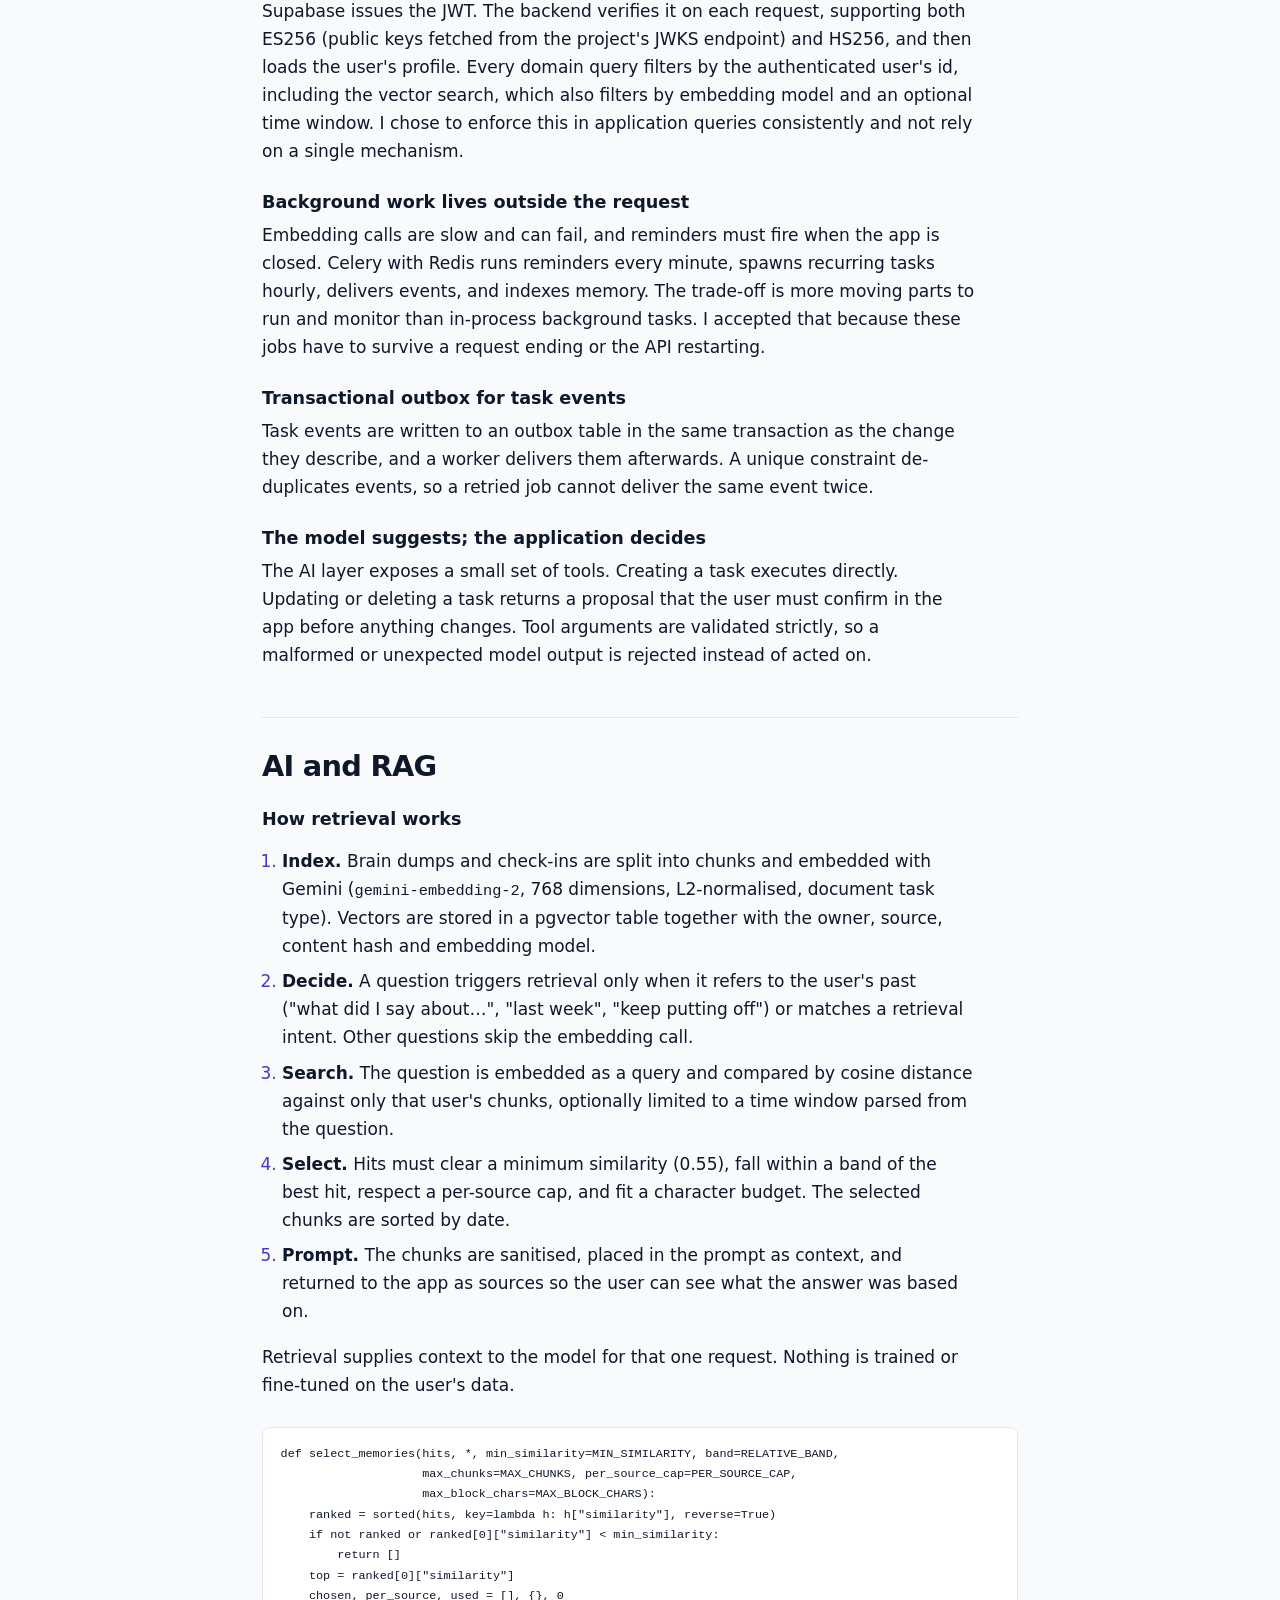
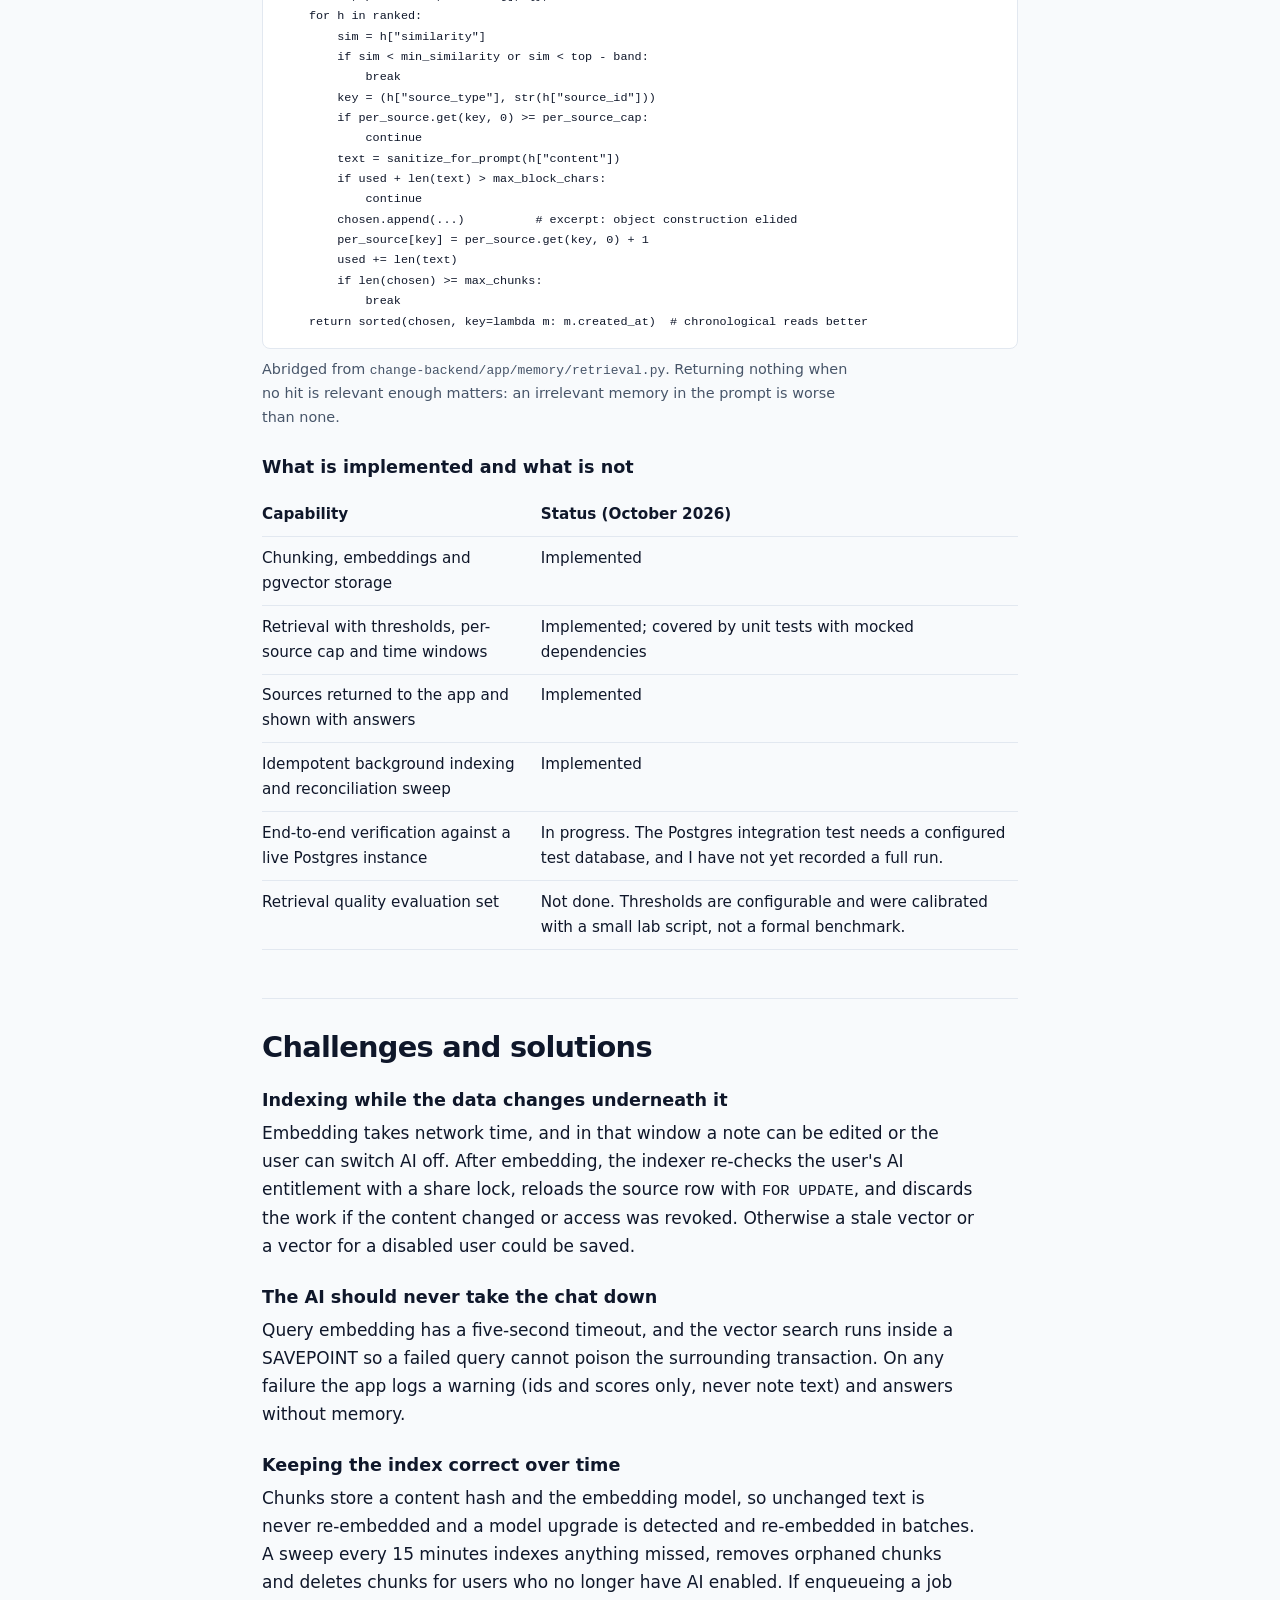
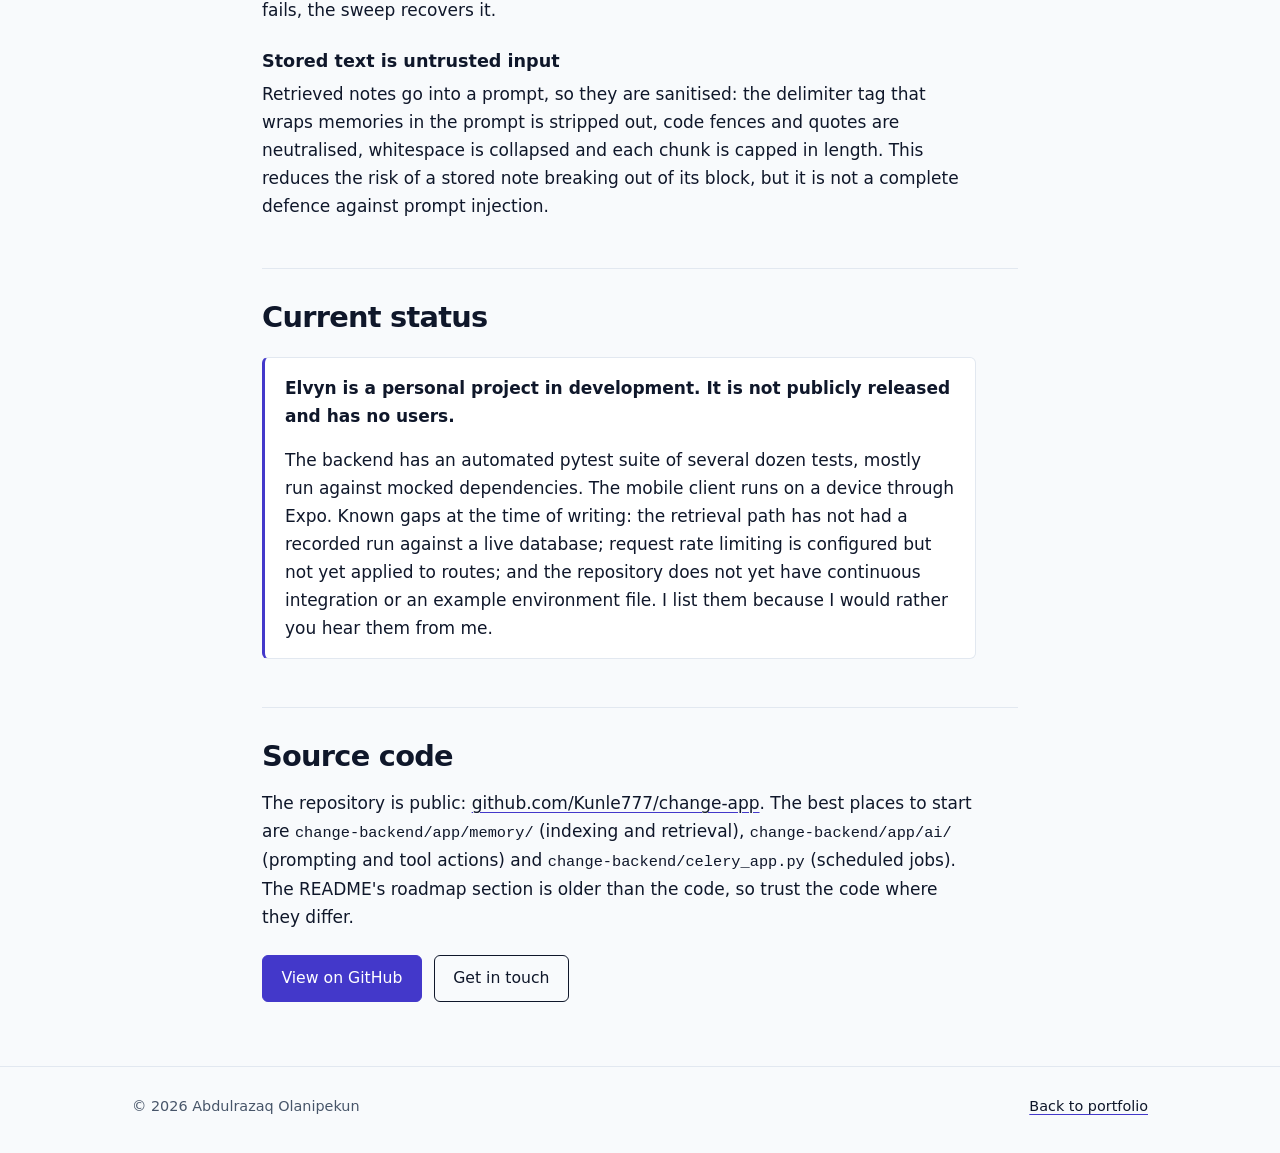
==== commit e63457e4: "Add Elvyn app screenshots to the portfolio and case study Home, Ask Elvyn and Brain Dump screens (st" ====
--- a/elvyn/index.html
+++ b/elvyn/index.html
@@ -68,6 +68,21 @@
       <p>Elvyn helps a person plan their day and keep track of what they are thinking. The app has tasks with reminders and recurring schedules, a calendar, a Brain Dump for quick notes (including voice capture), daily check-ins, a log of wins, and an AI screen where the user can ask questions.</p>
       <p>The interesting problem is the AI screen. A generic chatbot knows nothing about the user. Elvyn retrieves the user's own earlier notes and check-ins when a question refers to them, and gives the model that text as context. It also needs to let the model help without letting it silently change or delete the user's data.</p>
       <p>The repository is still named <code>change-app</code>, from the project's earlier working name.</p>
+
+      <figure class="phones" aria-label="Elvyn app screenshots">
+        <div>
+          <img src="../assets/images/elvyn-home.webp" width="720" height="1570" alt="Elvyn home screen with a daily note from Elvyn, today's progress, Brain Dump, calendar and today's tasks" loading="lazy" />
+          <p class="cap"><strong>Home.</strong> Today's progress, a daily note, quick capture and tasks.</p>
+        </div>
+        <div>
+          <img src="../assets/images/elvyn-ask.webp" width="720" height="1570" alt="Ask Elvyn screen with suggested questions and a note that saved entries are used only if Personal memory is on" loading="lazy" />
+          <p class="cap"><strong>Ask Elvyn.</strong> Saved entries are used only when Personal memory is on.</p>
+        </div>
+        <div>
+          <img src="../assets/images/elvyn-brain-dump.webp" width="720" height="1570" alt="Elvyn Brain Dump screen in dark mode with a text box, a Speak button and recent dumps marked Possible task or Converted" loading="lazy" />
+          <p class="cap"><strong>Brain Dump.</strong> Type or speak a thought; convert it to a task later.</p>
+        </div>
+      </figure>
 
       <h2 id="role">My role</h2>
       <p>I designed and built all of it: the API and database schema, authentication, background workers, the retrieval pipeline and prompt construction, the AI tool layer, and the React Native client. There is no team and no other contributor.</p>
--- a/css/style.css
+++ b/css/style.css
@@ -242,6 +242,38 @@
 @media (min-width: 860px) {
   .flagship { grid-template-columns: 340px 1fr; gap: 3rem; align-items: start; }
 }
+
+/* ---------- Featured project: RepoRescue ---------- */
+.showcase { display: grid; gap: 2rem; grid-template-columns: 1fr; }
+.showcase h3 { font-size: clamp(1.4rem, 3vw, 1.8rem); margin-bottom: 0.75rem; }
+.fact-card {
+  margin: 0;
+  background: var(--surface);
+  border: 1px solid var(--rule);
+  border-left: 3px solid var(--accent);
+  border-radius: 8px;
+  padding: 0.5rem 1.25rem;
+  align-self: start;
+}
+.fact-card div { padding: 0.8rem 0; border-top: 1px solid var(--rule); }
+.fact-card div:first-child { border-top: 0; }
+.fact-card dt { font-family: var(--mono); font-size: 0.78rem; letter-spacing: 0.05em; text-transform: uppercase; color: var(--muted); }
+.fact-card dd { margin: 0.2rem 0 0; }
+.showcase-figure { margin-top: 2.5rem; }
+.shot-main { margin: 2.5rem 0 0; }
+.shot-main img, .shots img { border: 1px solid var(--rule); border-radius: 8px; width: 100%; }
+.shots { display: grid; gap: 0 2rem; grid-template-columns: 1fr; }
+@media (min-width: 760px) { .shots { grid-template-columns: 1fr 1fr; align-items: start; } }
+@media (min-width: 860px) {
+  .showcase { grid-template-columns: 1.6fr 1fr; gap: 3rem; align-items: start; }
+}
+
+/* ---------- Elvyn app screenshots ---------- */
+.phones { display: grid; gap: 2rem; grid-template-columns: 1fr; justify-items: center; margin: 2.5rem 0 0; }
+.phones figure, .phones > div { margin: 0; width: min(100%, 300px); }
+.phones img { border: 1px solid var(--rule); border-radius: 18px; width: 100%; }
+.phones figcaption, .phones .cap { font-size: 0.9rem; color: var(--muted); margin: 0.6rem 0 0; }
+@media (min-width: 700px) { .phones { grid-template-columns: repeat(3, 1fr); gap: 2rem; align-items: start; } }
 
 /* ---------- Secondary work ---------- */
 .work-grid { display: grid; gap: 2.5rem; grid-template-columns: 1fr; }
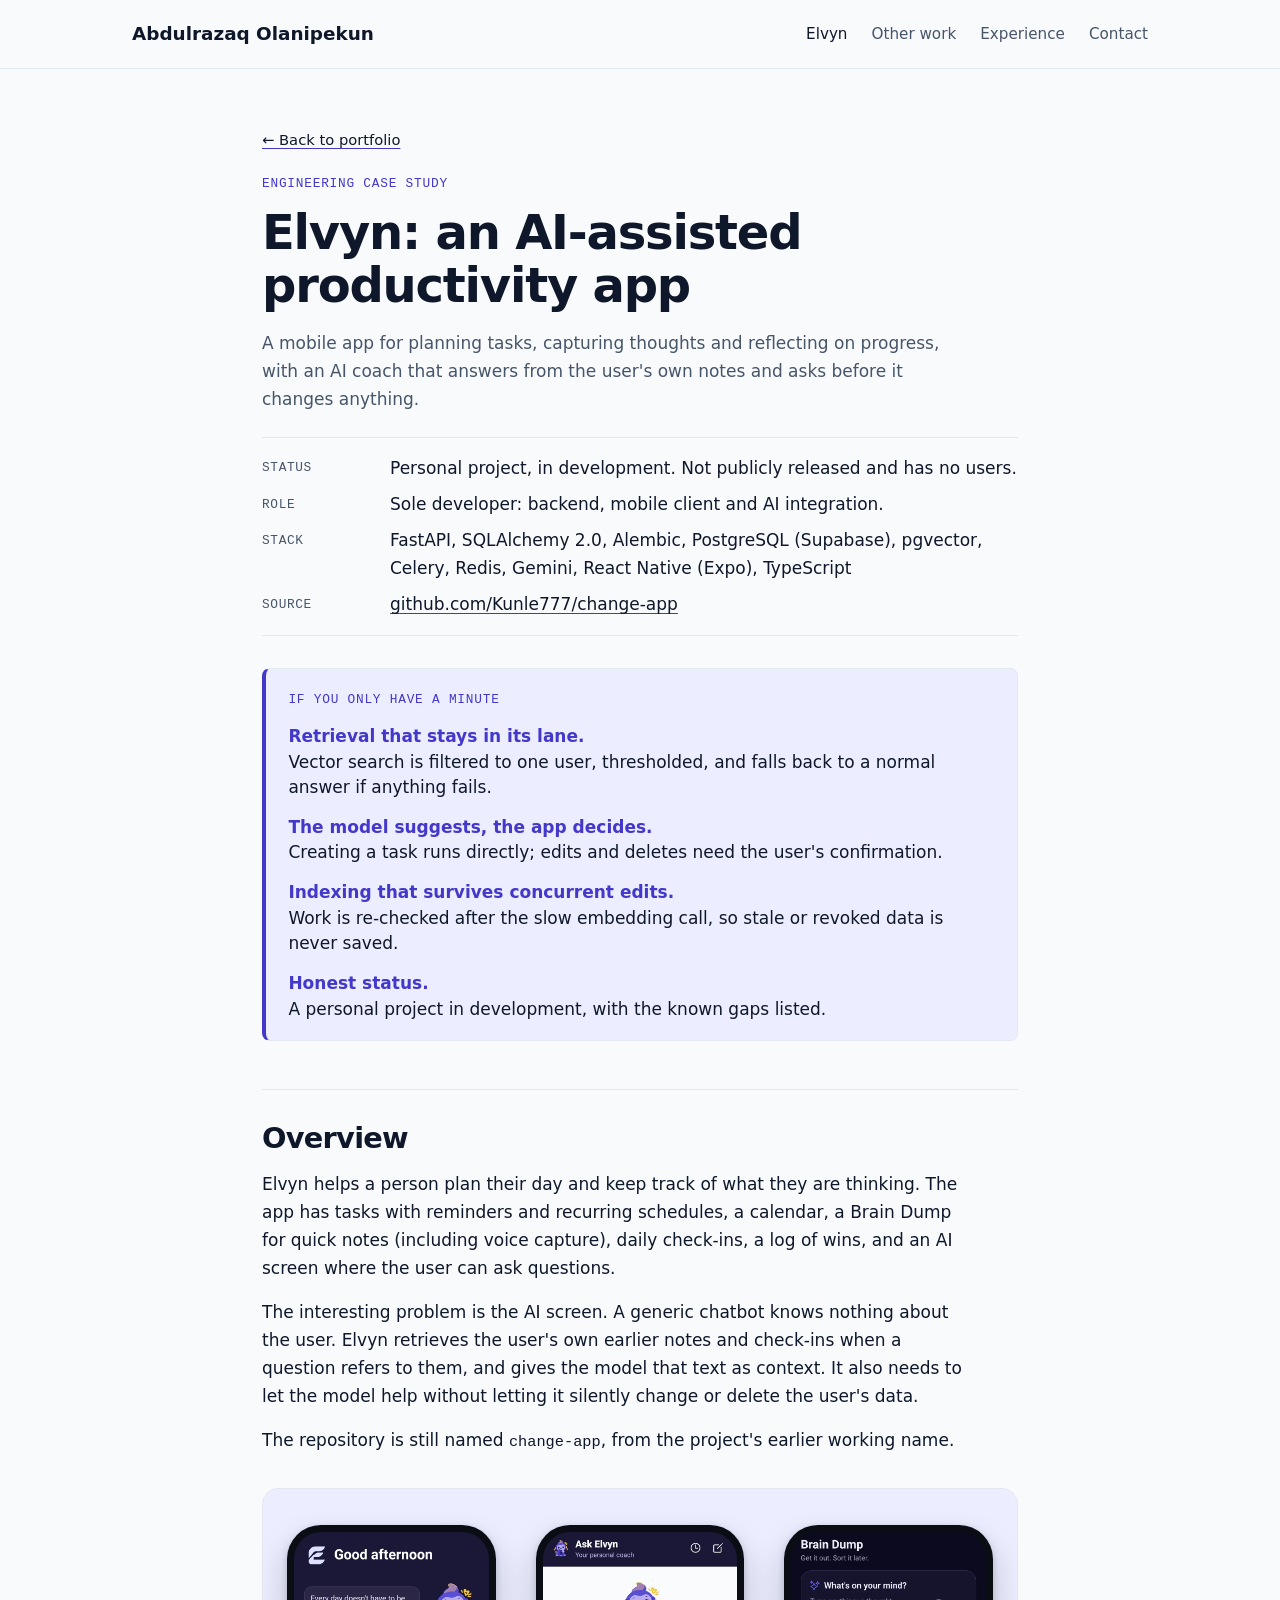
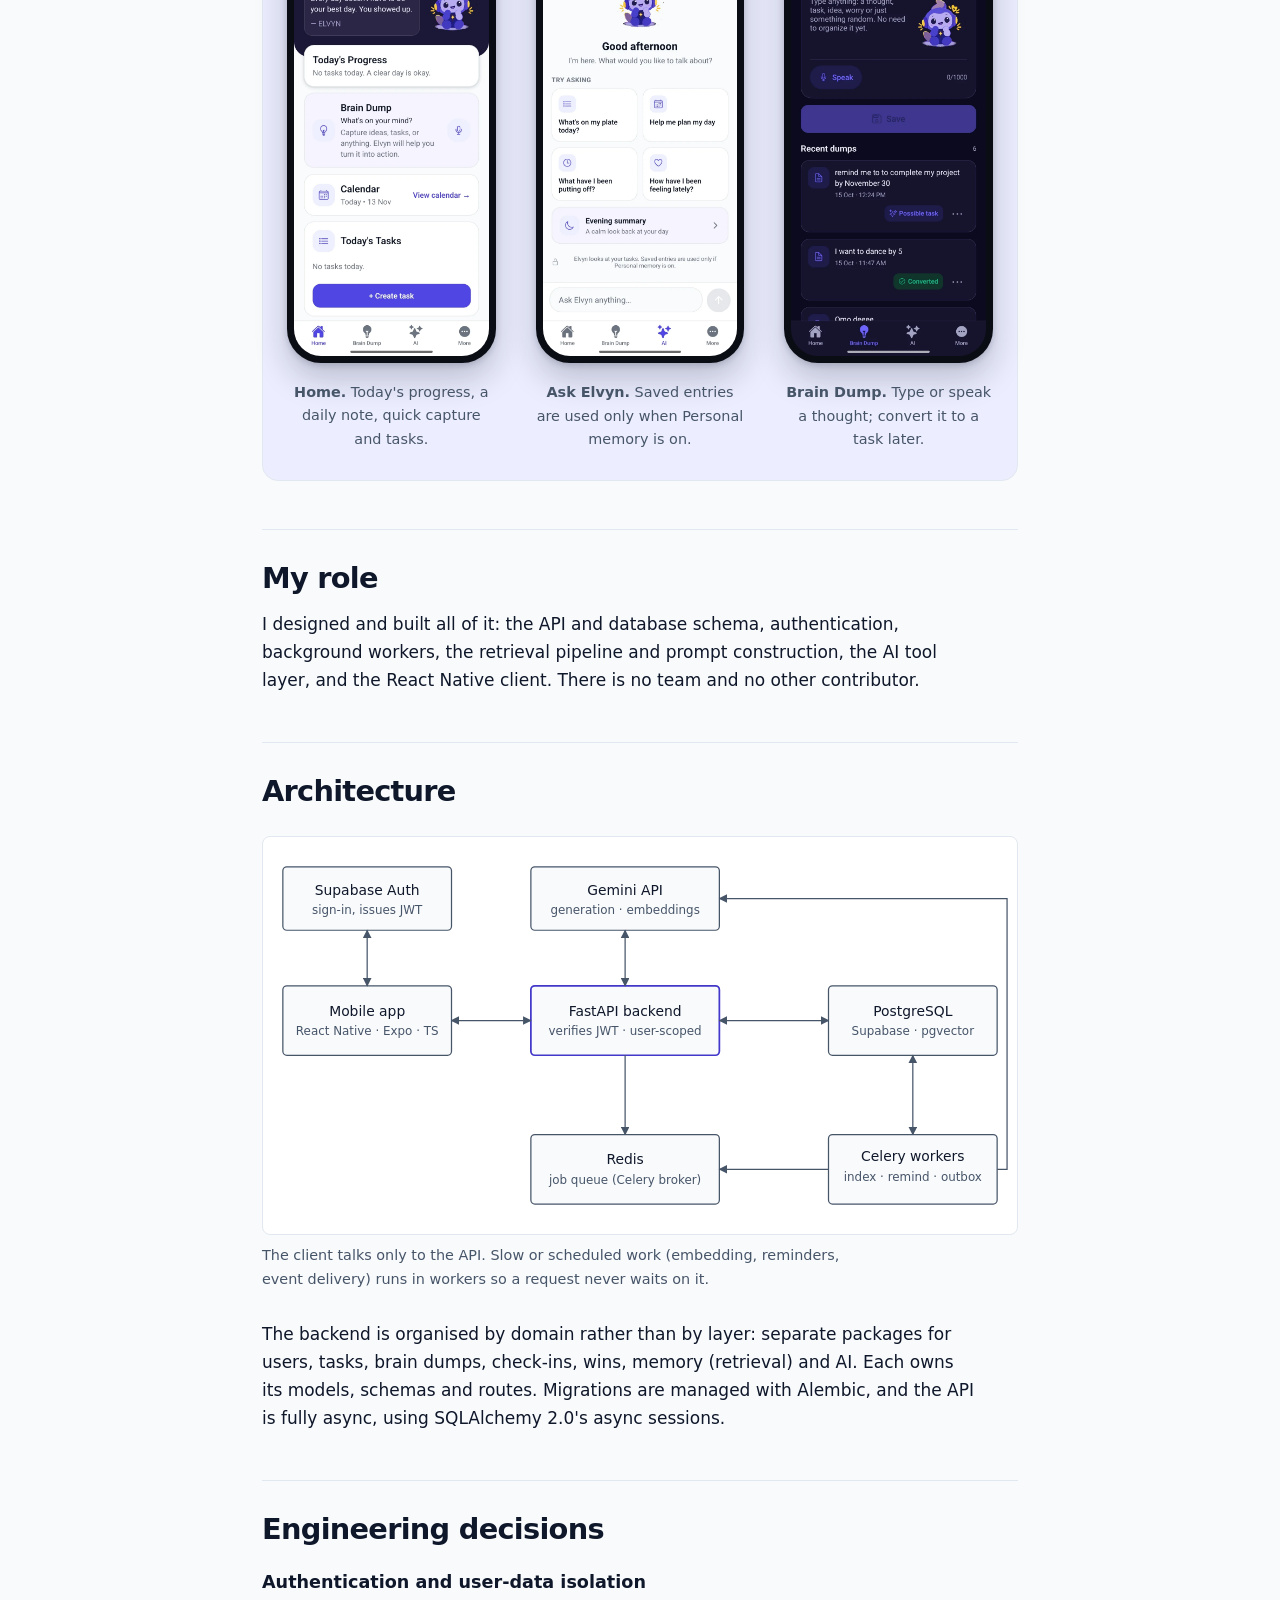
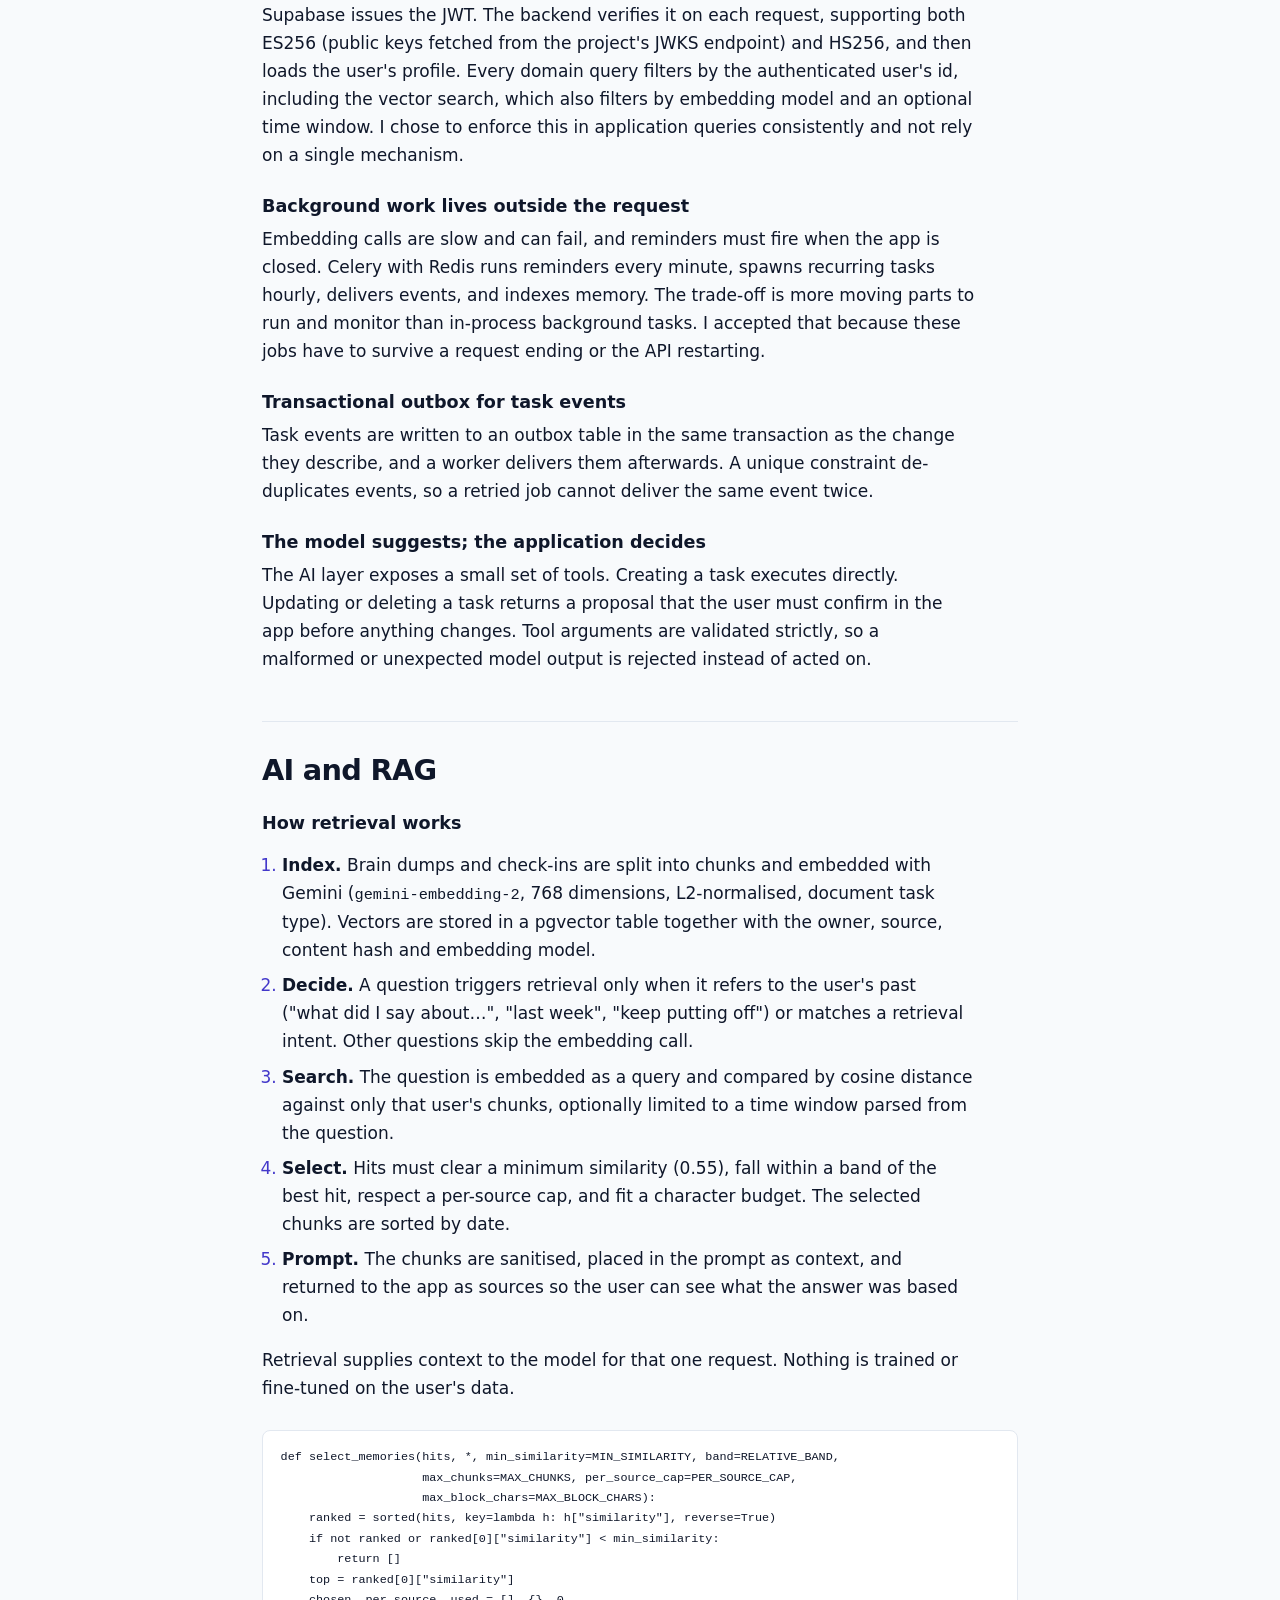
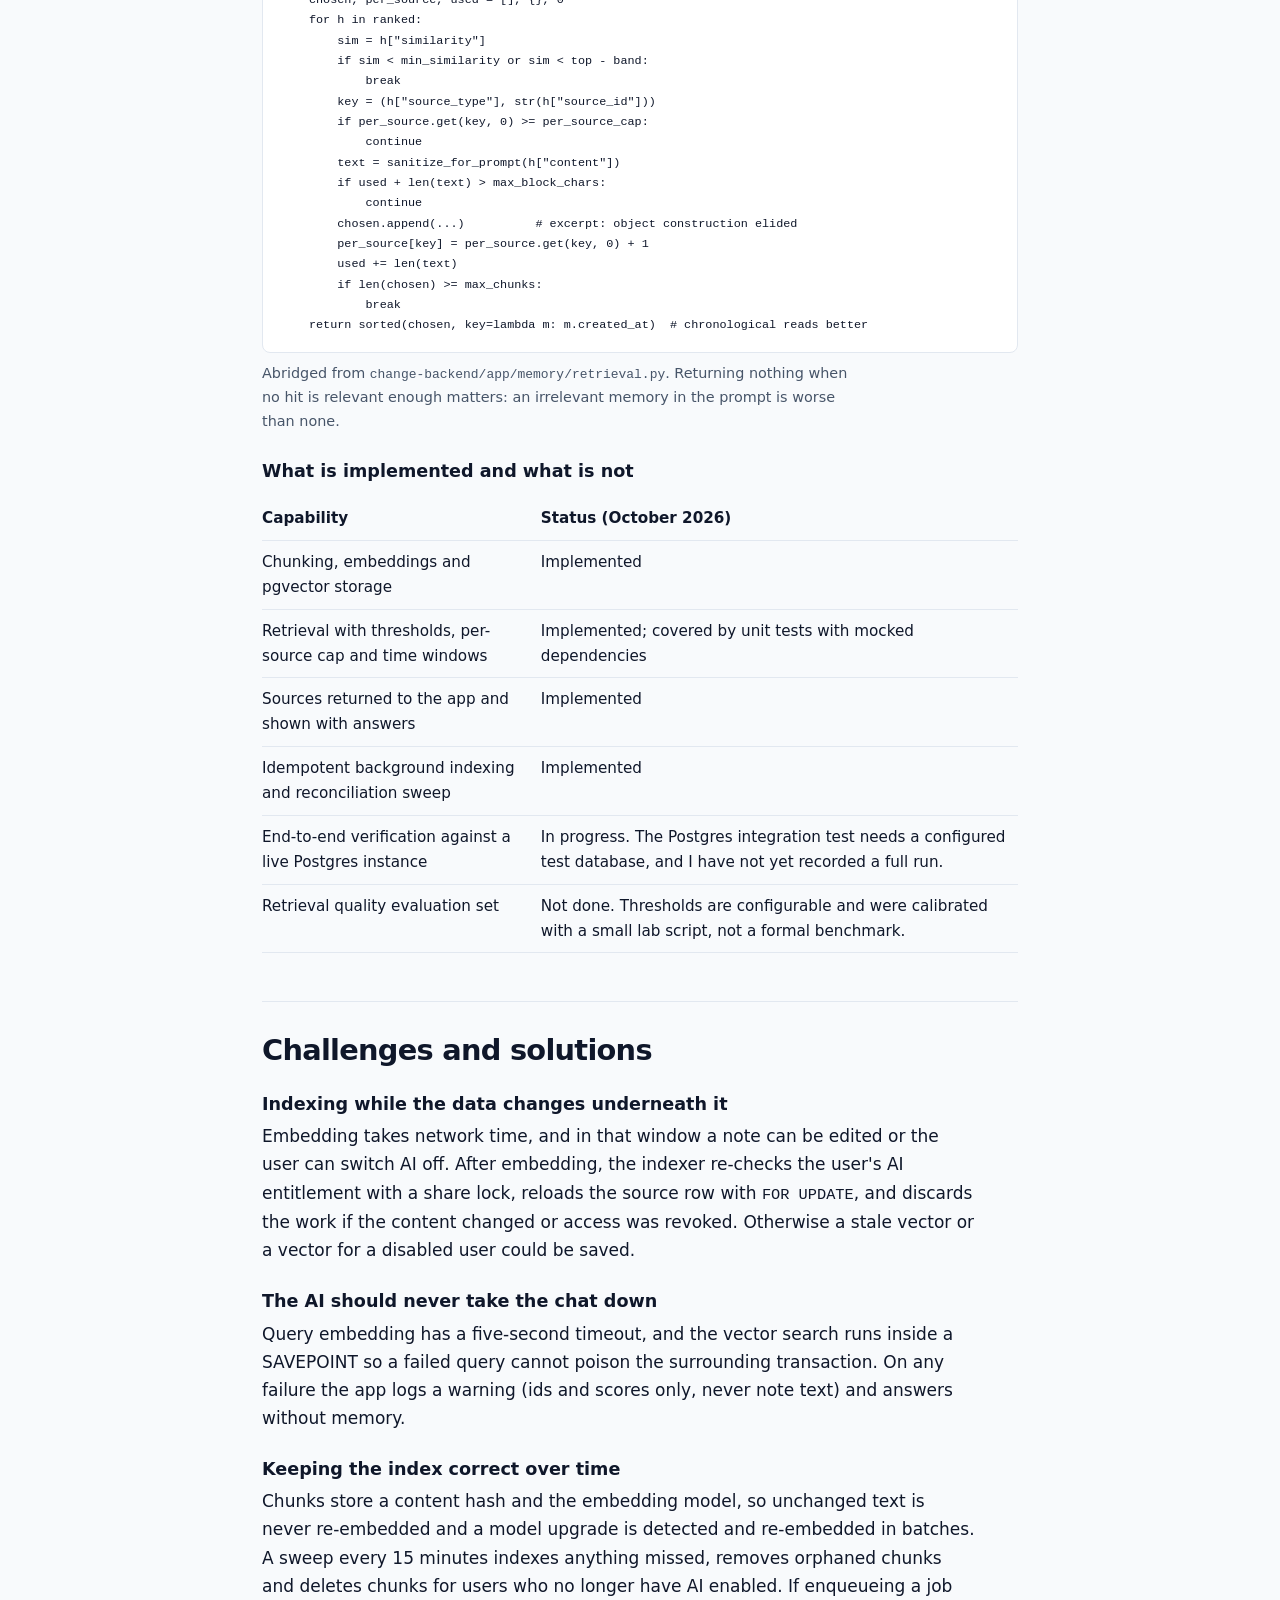
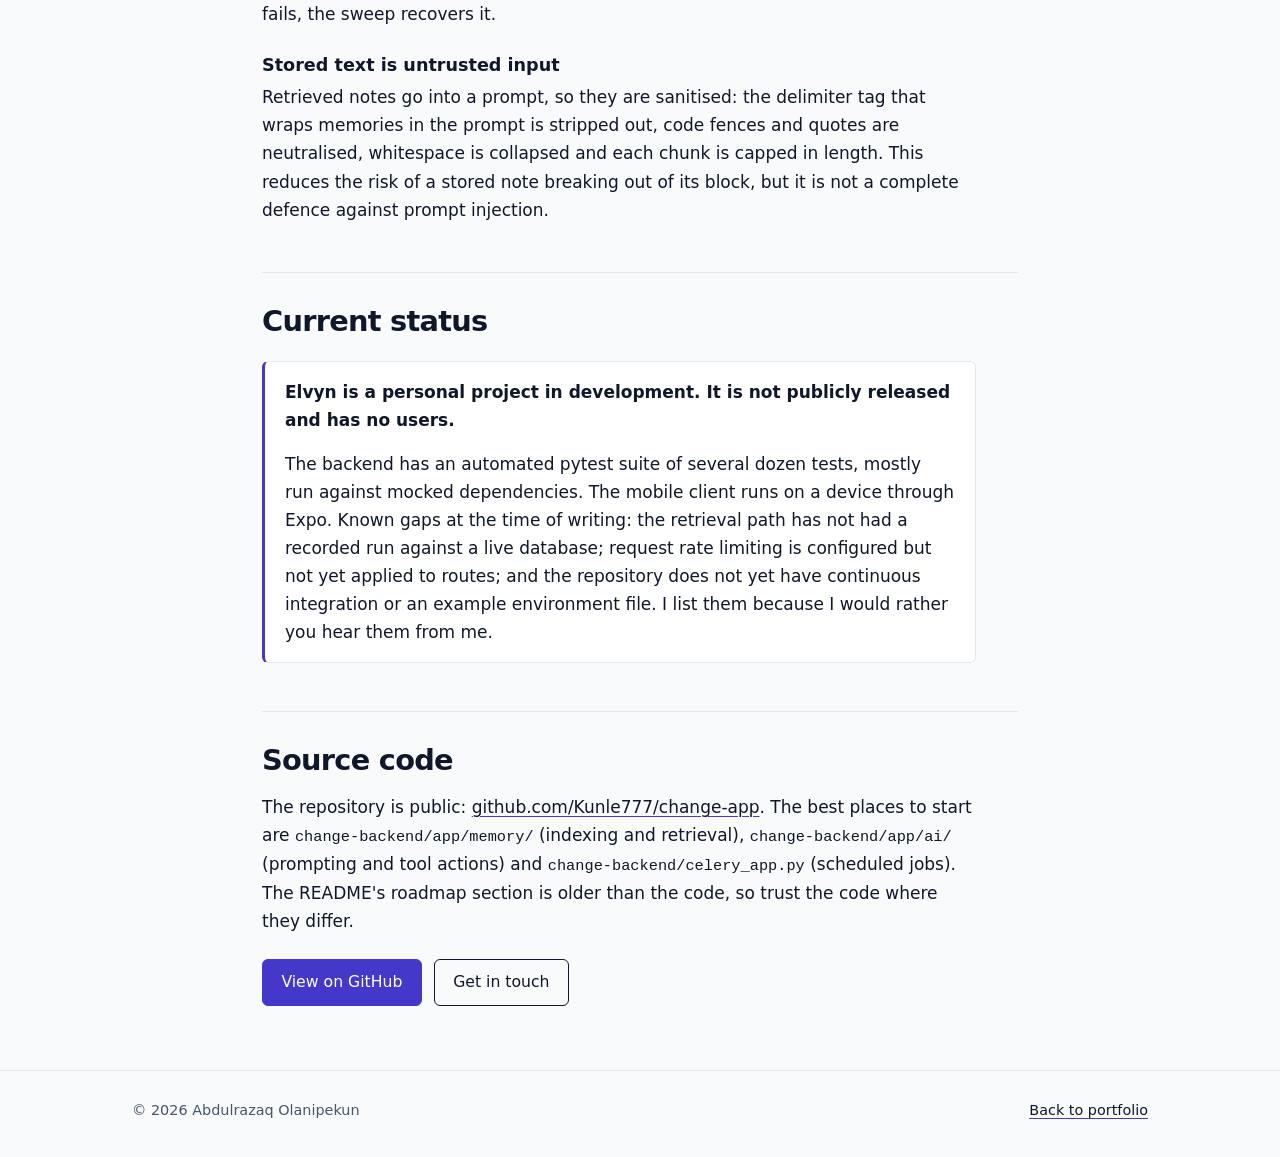
==== commit d3a18ea3: "Present Elvyn screenshots in phone frames Place the three screens in phone-style bezels on a soft st" ====
--- a/elvyn/index.html
+++ b/elvyn/index.html
@@ -69,20 +69,21 @@
       <p>The interesting problem is the AI screen. A generic chatbot knows nothing about the user. Elvyn retrieves the user's own earlier notes and check-ins when a question refers to them, and gives the model that text as context. It also needs to let the model help without letting it silently change or delete the user's data.</p>
       <p>The repository is still named <code>change-app</code>, from the project's earlier working name.</p>
 
-      <figure class="phones" aria-label="Elvyn app screenshots">
-        <div>
-          <img src="../assets/images/elvyn-home.webp" width="720" height="1570" alt="Elvyn home screen with a daily note from Elvyn, today's progress, Brain Dump, calendar and today's tasks" loading="lazy" />
-          <p class="cap"><strong>Home.</strong> Today's progress, a daily note, quick capture and tasks.</p>
+      <div class="phones" role="group" aria-label="Elvyn app screenshots" tabindex="0">
+          <figure>
+            <div class="bezel"><img src="../assets/images/elvyn-home.webp" width="720" height="1570" alt="Elvyn home screen with a daily note from Elvyn, today's progress, Brain Dump, calendar and today's tasks" loading="lazy" /></div>
+            <figcaption><strong>Home.</strong> Today's progress, a daily note, quick capture and tasks.</figcaption>
+          </figure>
+          <figure>
+            <div class="bezel"><img src="../assets/images/elvyn-ask.webp" width="720" height="1570" alt="Ask Elvyn screen with suggested questions and a note that saved entries are used only if Personal memory is on" loading="lazy" /></div>
+            <figcaption><strong>Ask Elvyn.</strong> Saved entries are used only when Personal memory is on.</figcaption>
+          </figure>
+          <figure>
+            <div class="bezel"><img src="../assets/images/elvyn-brain-dump.webp" width="720" height="1570" alt="Elvyn Brain Dump screen in dark mode with a text box, a Speak button and recent dumps marked Possible task or Converted" loading="lazy" /></div>
+            <figcaption><strong>Brain Dump.</strong> Type or speak a thought; convert it to a task later.</figcaption>
+          </figure>
         </div>
-        <div>
-          <img src="../assets/images/elvyn-ask.webp" width="720" height="1570" alt="Ask Elvyn screen with suggested questions and a note that saved entries are used only if Personal memory is on" loading="lazy" />
-          <p class="cap"><strong>Ask Elvyn.</strong> Saved entries are used only when Personal memory is on.</p>
-        </div>
-        <div>
-          <img src="../assets/images/elvyn-brain-dump.webp" width="720" height="1570" alt="Elvyn Brain Dump screen in dark mode with a text box, a Speak button and recent dumps marked Possible task or Converted" loading="lazy" />
-          <p class="cap"><strong>Brain Dump.</strong> Type or speak a thought; convert it to a task later.</p>
-        </div>
-      </figure>
+        <p class="swipe-hint">Swipe to see more screens</p>
 
       <h2 id="role">My role</h2>
       <p>I designed and built all of it: the API and database schema, authentication, background workers, the retrieval pipeline and prompt construction, the AI tool layer, and the React Native client. There is no team and no other contributor.</p>
--- a/css/style.css
+++ b/css/style.css
@@ -269,11 +269,45 @@
 }
 
 /* ---------- Elvyn app screenshots ---------- */
-.phones { display: grid; gap: 2rem; grid-template-columns: 1fr; justify-items: center; margin: 2.5rem 0 0; }
-.phones figure, .phones > div { margin: 0; width: min(100%, 300px); }
-.phones img { border: 1px solid var(--rule); border-radius: 18px; width: 100%; }
-.phones figcaption, .phones .cap { font-size: 0.9rem; color: var(--muted); margin: 0.6rem 0 0; }
-@media (min-width: 700px) { .phones { grid-template-columns: repeat(3, 1fr); gap: 2rem; align-items: start; } }
+.phones {
+  display: grid;
+  grid-template-columns: repeat(3, minmax(0, 260px));
+  justify-content: center;
+  gap: 2.5rem;
+  margin: 2.5rem 0 0;
+  padding: 2.25rem 1.5rem 1.75rem;
+  background: var(--surface);
+  border: 1px solid var(--rule);
+  border-radius: 16px;
+}
+.phones figure { margin: 0; }
+.bezel {
+  background: #0b0d14;
+  padding: 7px;
+  border-radius: 34px;
+  box-shadow: 0 16px 32px rgba(15, 23, 42, 0.22), 0 2px 6px rgba(15, 23, 42, 0.18);
+}
+.phones img { width: 100%; height: auto; border-radius: 27px; border: 0; }
+.phones figcaption { font-size: 0.9rem; color: var(--muted); margin: 1.1rem auto 0; text-align: center; max-width: 24ch; }
+.swipe-hint { display: none; }
+.article .phones { background: var(--tint-accent); margin: 2rem 0 0; }
+
+@media (max-width: 699px) {
+  .phones {
+    display: flex;
+    justify-content: flex-start;
+    gap: 1.25rem;
+    overflow-x: auto;
+    scroll-snap-type: x mandatory;
+    -webkit-overflow-scrolling: touch;
+    padding: 1.75rem 1.25rem 1.5rem;
+  }
+  .phones figure { flex: 0 0 72%; max-width: 260px; scroll-snap-align: center; }
+  .swipe-hint { display: block; margin: 0.6rem 0 0; font-size: 0.85rem; color: var(--muted); text-align: center; max-width: none; }
+}
+@media (min-width: 860px) {
+  .flagship .logo-frame { position: sticky; top: 1.5rem; }
+}
 
 /* ---------- Secondary work ---------- */
 .work-grid { display: grid; gap: 2.5rem; grid-template-columns: 1fr; }
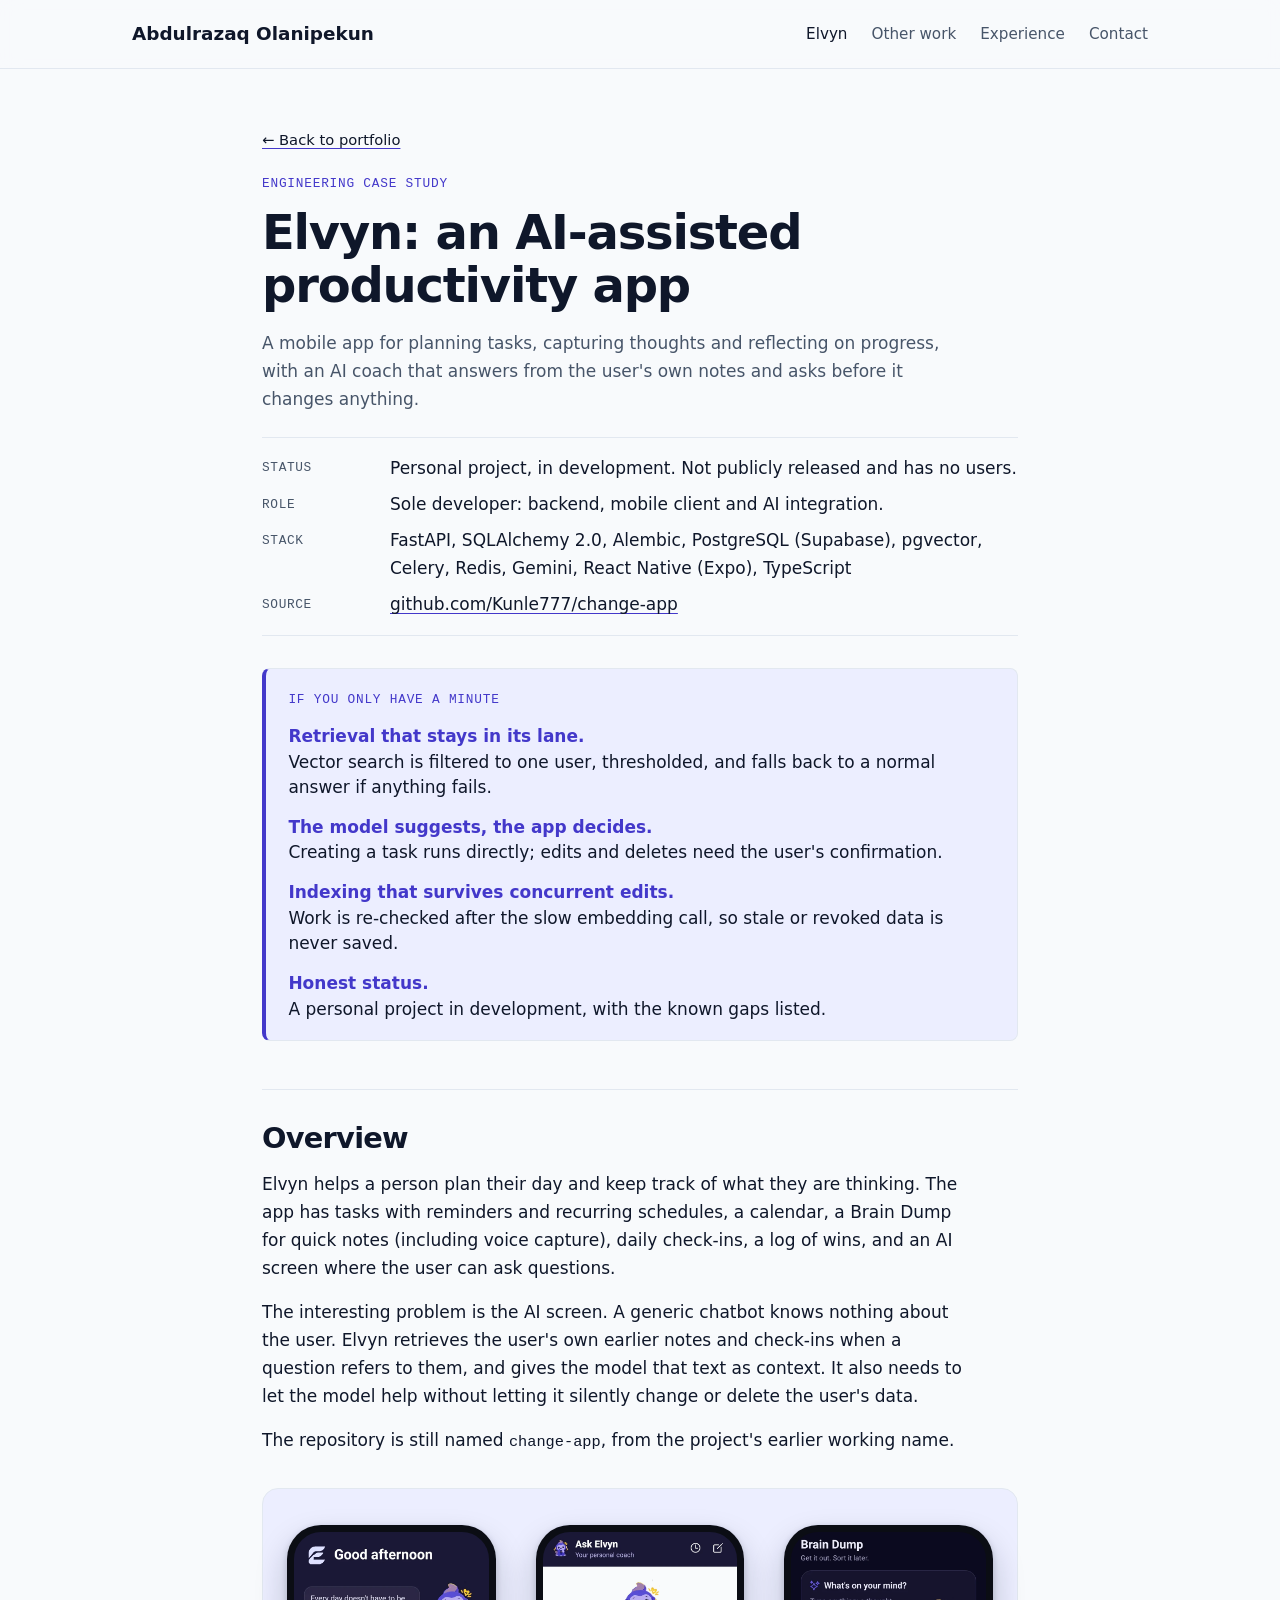
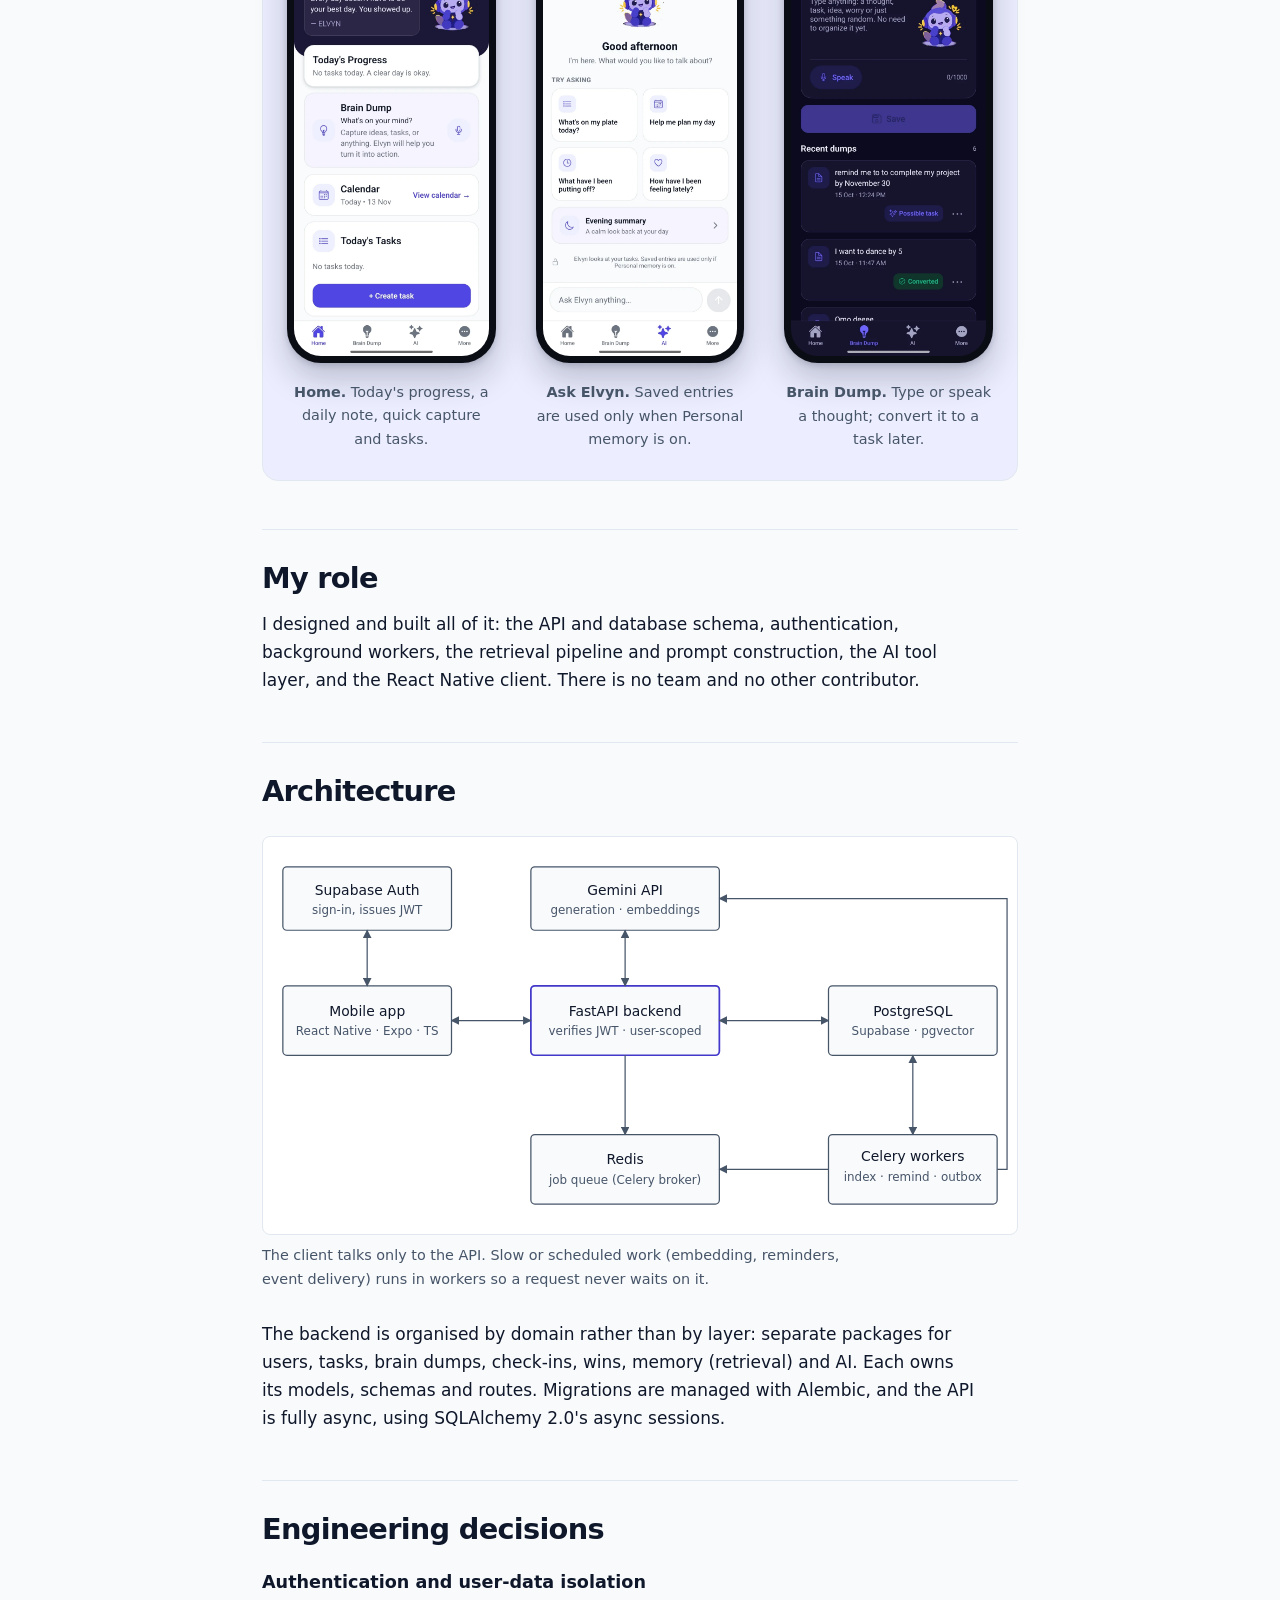
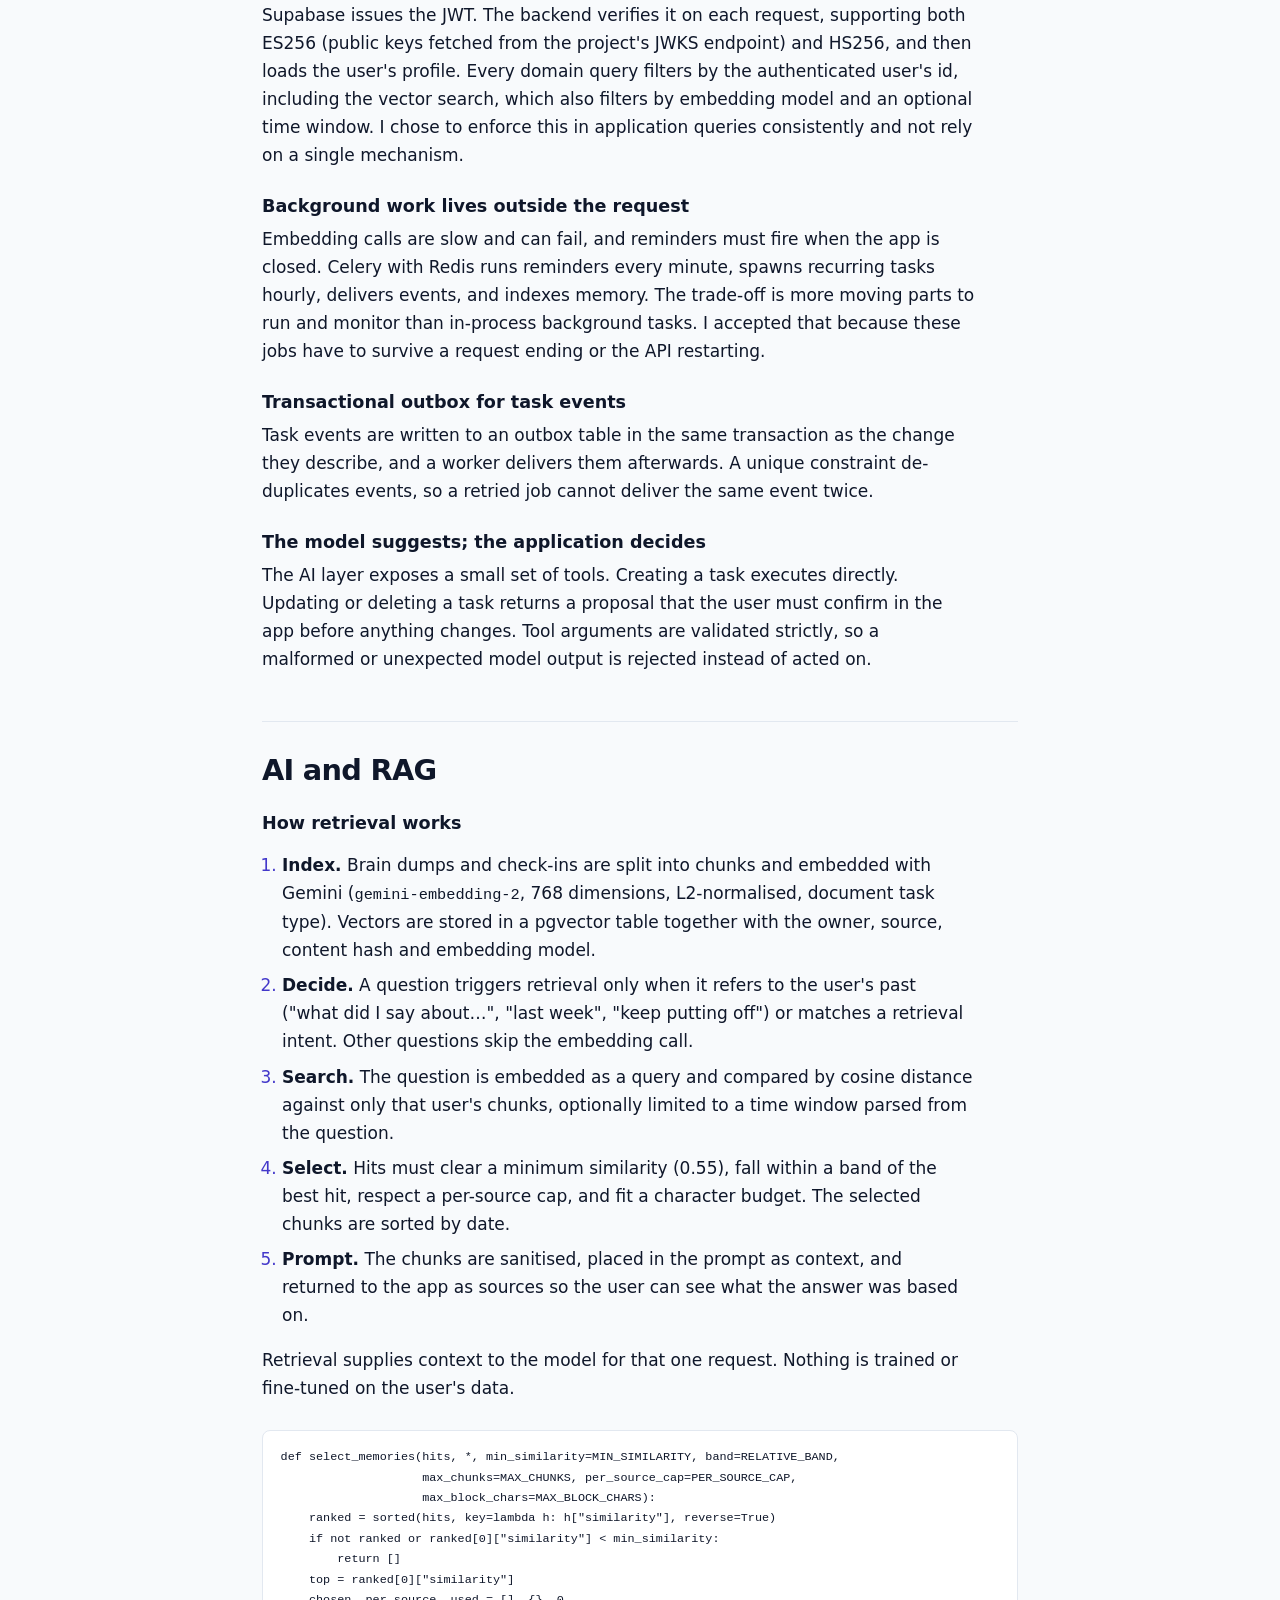
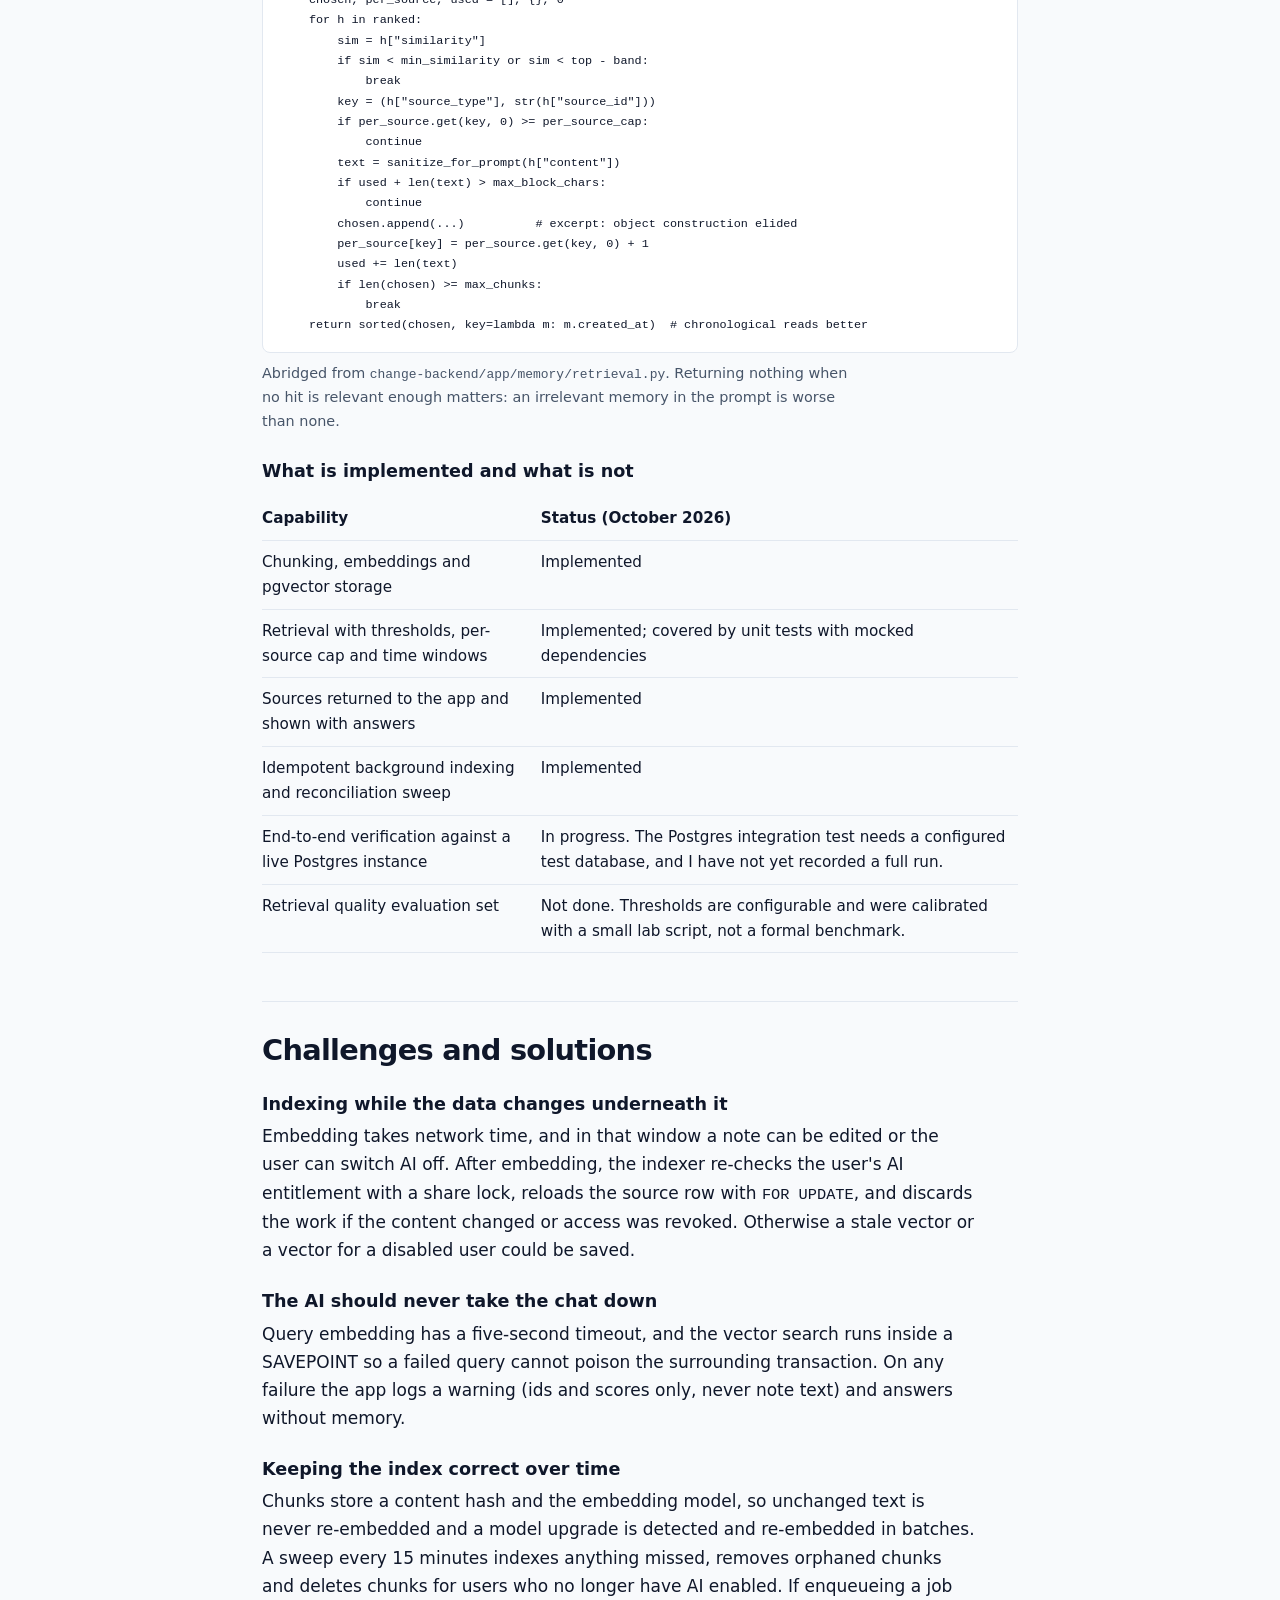
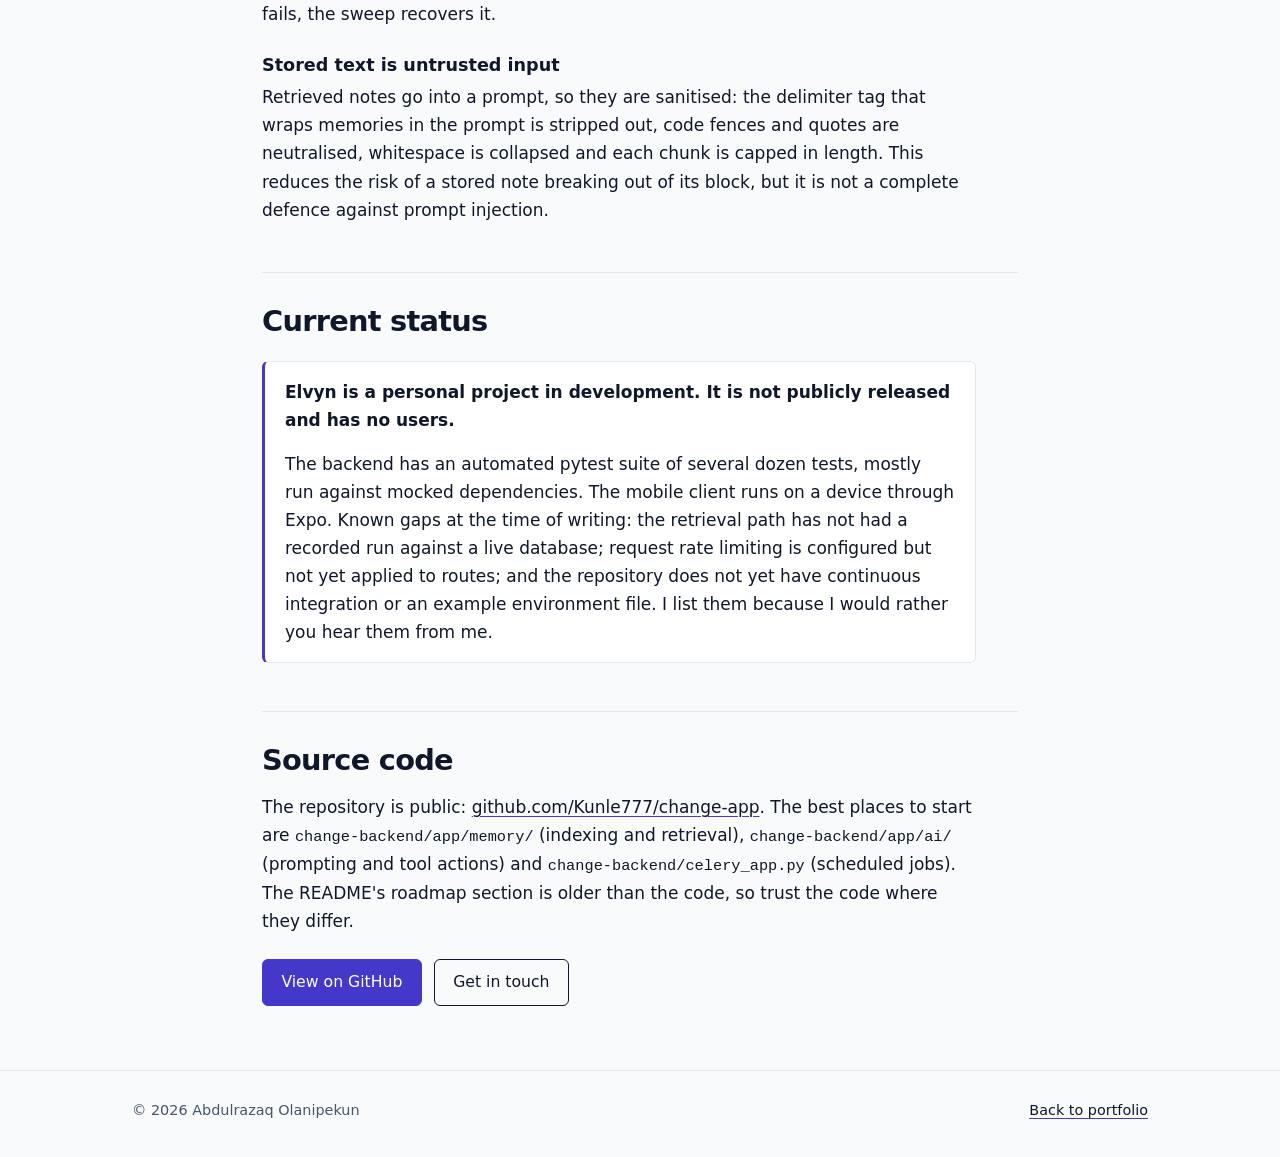
==== commit 983f8bc8: "Add scroll reveals, hover motion and page transitions - js/main.js (separate file): reveal-on-scroll" ====
--- a/elvyn/index.html
+++ b/elvyn/index.html
@@ -22,6 +22,7 @@
   <link rel="apple-touch-icon" sizes="180x180" href="../assets/favicon/apple-touch-icon.png" />
 
   <link rel="stylesheet" href="../css/style.css" />
+  <script src="../js/main.js"></script>
 </head>
 <body>
   <a class="skip" href="#main">Skip to content</a>
--- a/css/style.css
+++ b/css/style.css
@@ -444,3 +444,99 @@
   .article h2 { margin-top: 2.25rem; padding-top: 1.5rem; }
 }
 .btn { padding: 0.8rem 1.15rem; }
+
+
+/* ---------- Motion and polish ---------- */
+/* Cross-page fade between the portfolio and the case study (Chromium). */
+@view-transition { navigation: auto; }
+@media (prefers-reduced-motion: reduce) { @view-transition { navigation: none; } }
+
+/* Scroll reveal. The .js class is only set when motion is allowed and
+   JavaScript runs, so nothing is ever hidden without it. */
+.js .reveal {
+  opacity: 0;
+  transform: translateY(18px);
+  transition: opacity 0.7s cubic-bezier(0.2, 0.7, 0.2, 1), transform 0.7s cubic-bezier(0.2, 0.7, 0.2, 1);
+  transition-delay: var(--d, 0ms);
+}
+.js .reveal.in { opacity: 1; transform: none; }
+
+/* Hero entrance (CSS only). */
+@media (prefers-reduced-motion: no-preference) {
+  .hero-grid > div > * { animation: rise 0.8s cubic-bezier(0.2, 0.7, 0.2, 1) both; }
+  .hero-grid > div > :nth-child(1) { animation-delay: 0.05s; }
+  .hero-grid > div > :nth-child(2) { animation-delay: 0.15s; }
+  .hero-grid > div > :nth-child(3) { animation-delay: 0.25s; }
+  .hero-grid > div > :nth-child(4) { animation-delay: 0.35s; }
+  .hero-grid > div > :nth-child(5) { animation-delay: 0.45s; }
+  .hero-grid > div > :nth-child(6) { animation-delay: 0.55s; }
+  .hero .portrait { animation: pop 0.9s 0.2s cubic-bezier(0.2, 0.7, 0.2, 1) both; }
+}
+@keyframes rise { from { opacity: 0; transform: translateY(16px); } to { opacity: 1; transform: none; } }
+@keyframes pop { from { opacity: 0; transform: translateY(12px) scale(0.94); } to { opacity: 1; transform: none; } }
+
+/* Sticky header with a soft blur on wider screens. */
+.site-header.scrolled { box-shadow: 0 6px 20px rgba(15, 23, 42, 0.08); }
+@media (min-width: 760px) {
+  html { scroll-padding-top: 4.5rem; }
+  .site-header {
+    position: sticky;
+    top: 0;
+    z-index: 20;
+    background: color-mix(in srgb, var(--bg) 86%, transparent);
+    -webkit-backdrop-filter: saturate(1.4) blur(10px);
+    backdrop-filter: saturate(1.4) blur(10px);
+    transition: box-shadow 0.25s ease;
+  }
+}
+
+/* Scroll progress bar. */
+.progress {
+  position: fixed;
+  top: 0;
+  left: 0;
+  width: 100%;
+  height: 3px;
+  background: var(--accent);
+  transform: scaleX(0);
+  transform-origin: left;
+  z-index: 30;
+  pointer-events: none;
+}
+
+/* Nav underline that grows in, and marks the current section. */
+.site-nav a { position: relative; }
+.site-nav a::after {
+  content: "";
+  position: absolute;
+  left: 0;
+  right: 0;
+  bottom: 0;
+  height: 2px;
+  background: var(--accent);
+  transform: scaleX(0);
+  transform-origin: left;
+  transition: transform 0.25s ease;
+}
+.site-nav a:hover::after, .site-nav a.active::after { transform: scaleX(1); }
+.site-nav a.active { color: var(--ink); }
+
+/* Buttons lift on hover. */
+.btn {
+  transition: color 0.15s ease, background-color 0.15s ease, border-color 0.15s ease,
+              transform 0.18s ease, box-shadow 0.18s ease;
+}
+.btn:hover { transform: translateY(-2px); box-shadow: 0 8px 18px rgba(67, 56, 202, 0.2); }
+.btn:active { transform: translateY(0); box-shadow: none; }
+
+/* Phones and cards respond to hover (pointer devices only). */
+.bezel { transition: transform 0.35s cubic-bezier(0.2, 0.7, 0.2, 1), box-shadow 0.35s ease; }
+.work-item, .fact-card, .logo-frame { transition: border-color 0.25s ease, box-shadow 0.25s ease, transform 0.25s ease; }
+@media (hover: hover) {
+  .phones figure:hover .bezel {
+    transform: translateY(-8px) scale(1.02);
+    box-shadow: 0 26px 46px rgba(15, 23, 42, 0.28), 0 4px 10px rgba(15, 23, 42, 0.18);
+  }
+  .work-item:hover { border-top-color: var(--accent); }
+  .fact-card:hover { box-shadow: 0 10px 26px rgba(15, 23, 42, 0.08); }
+}
